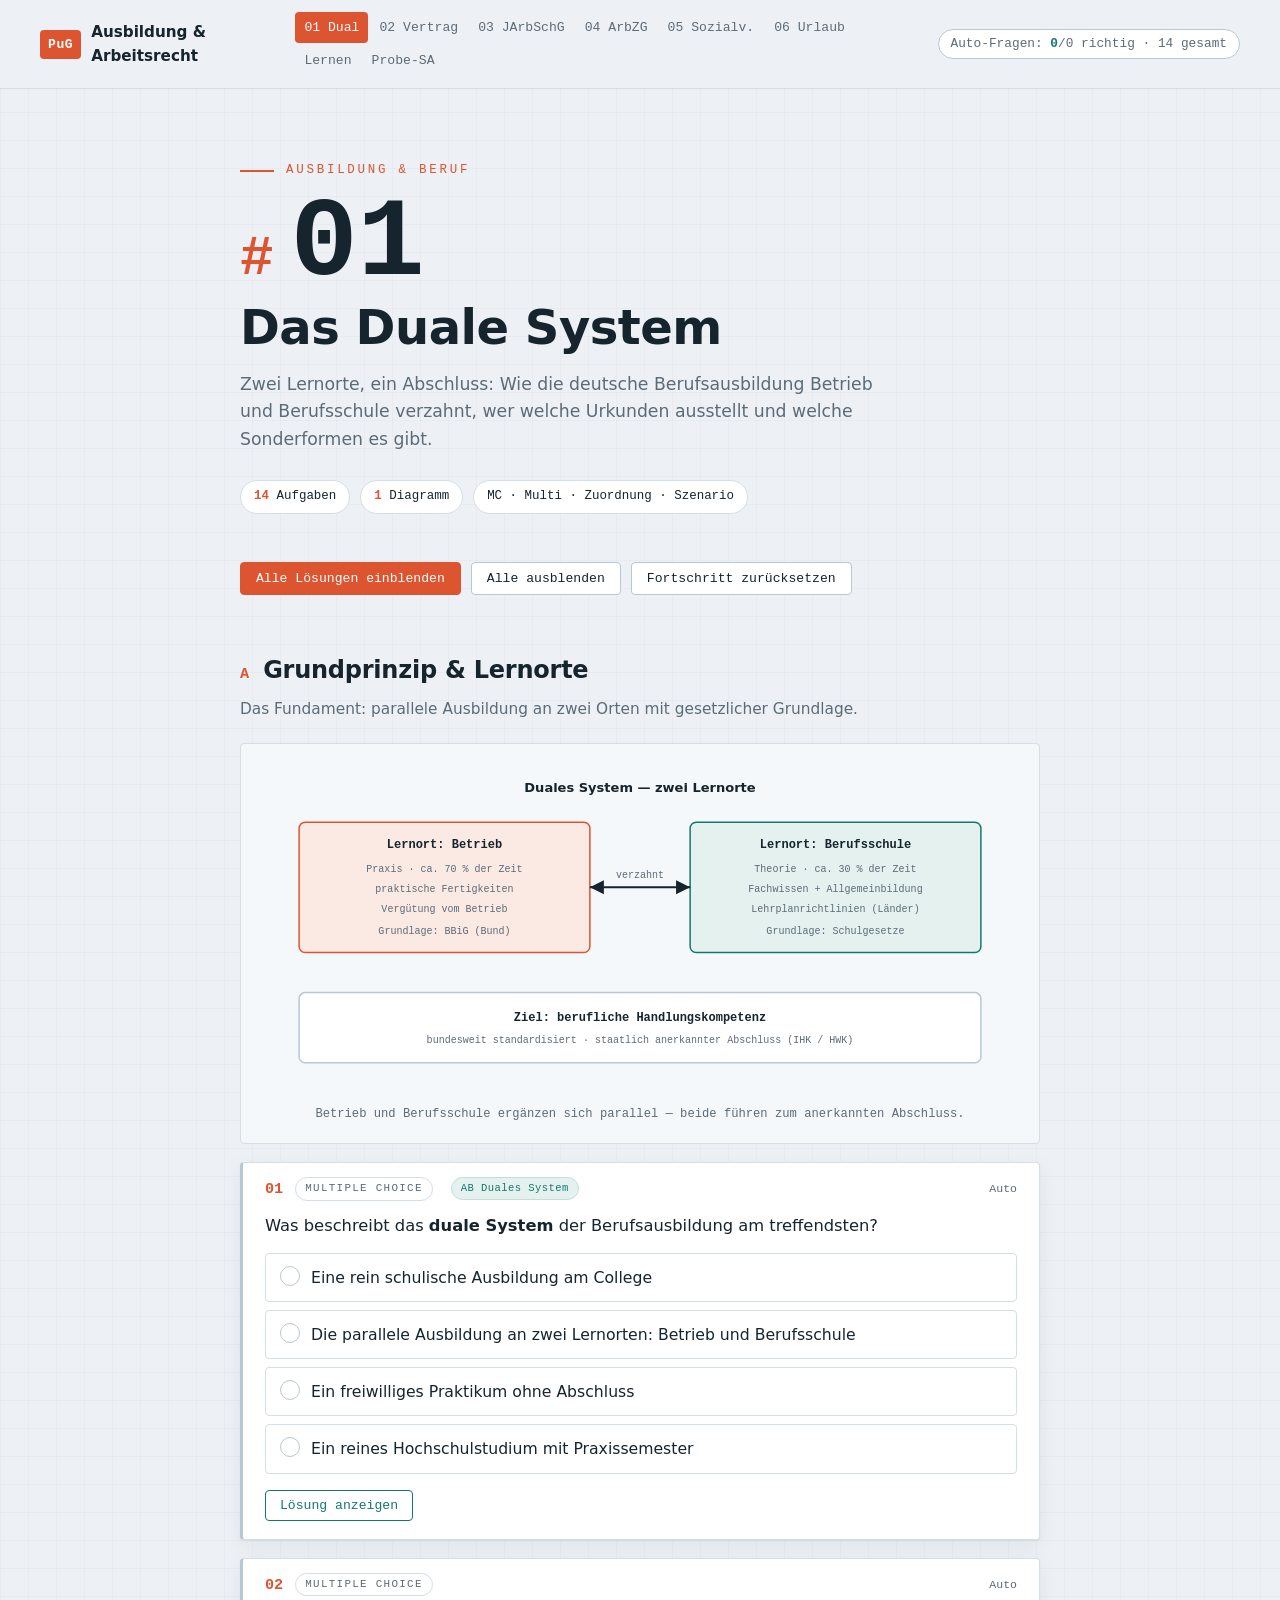
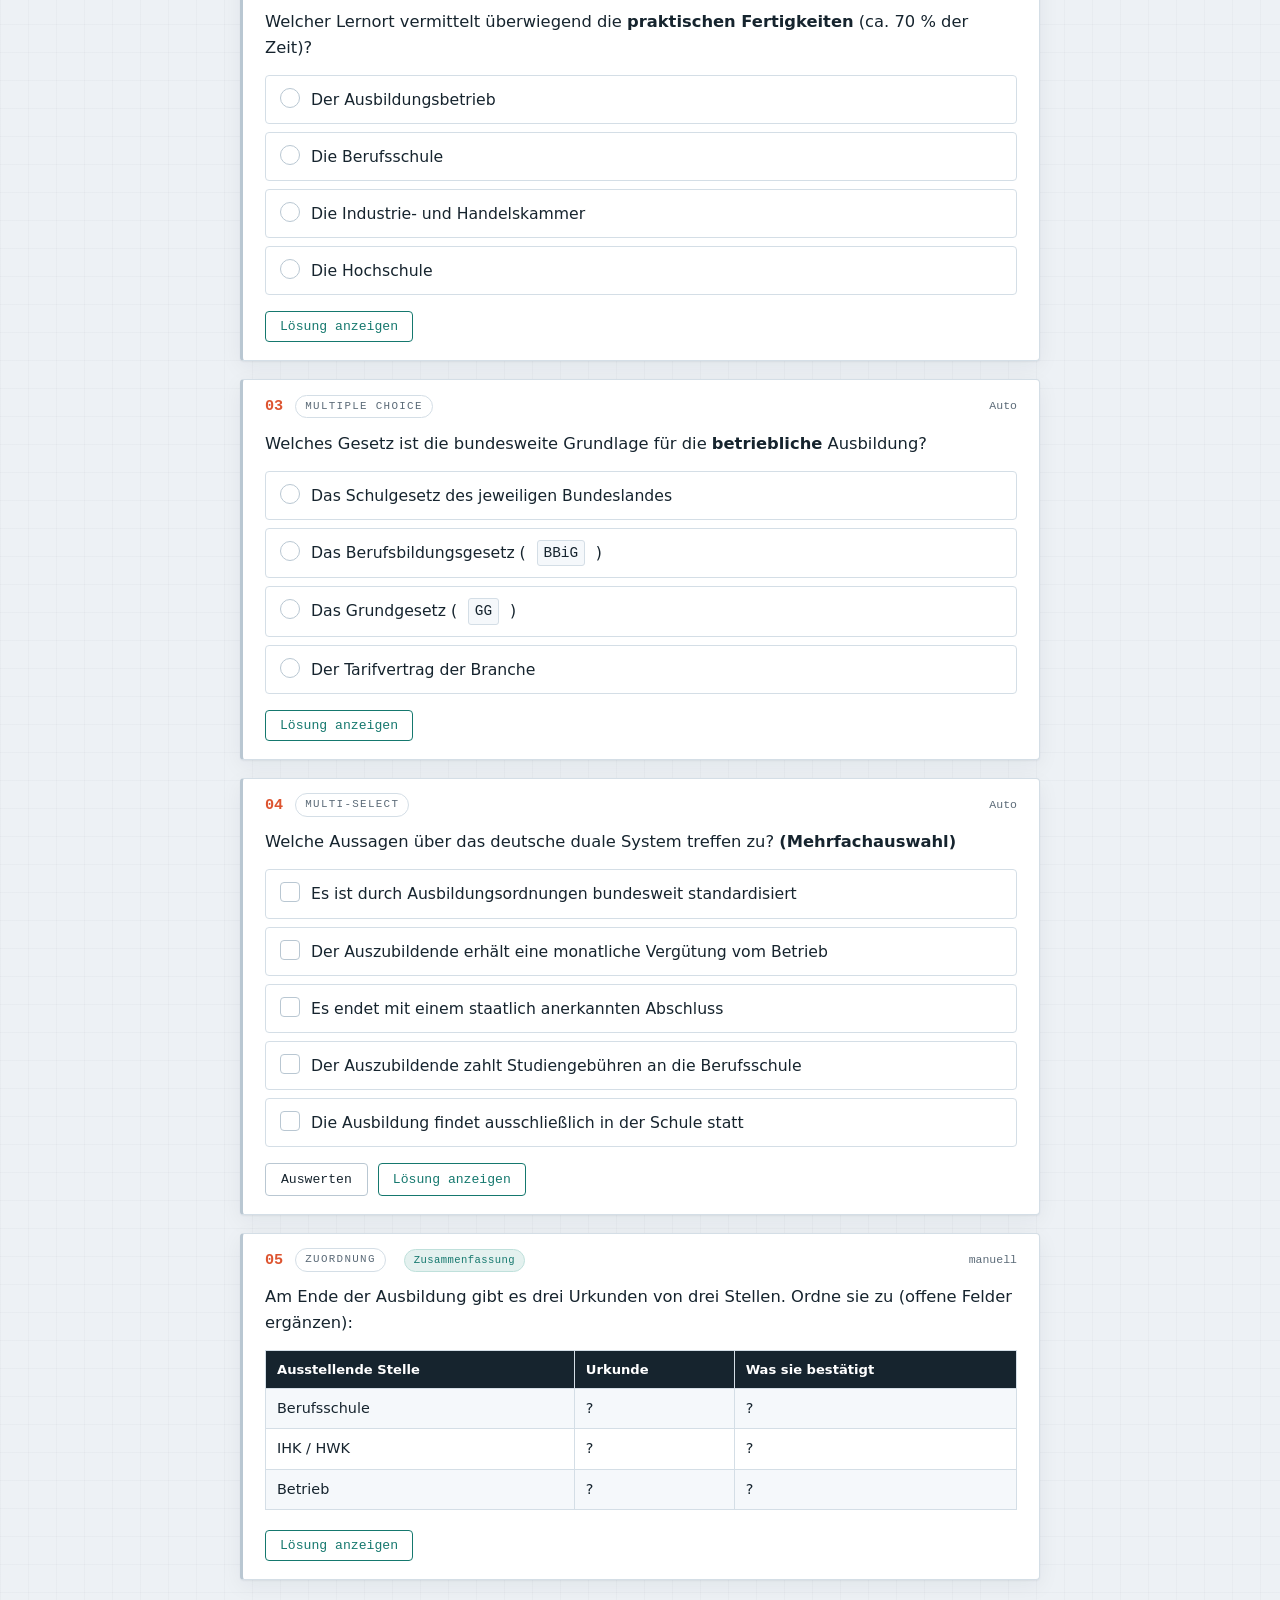
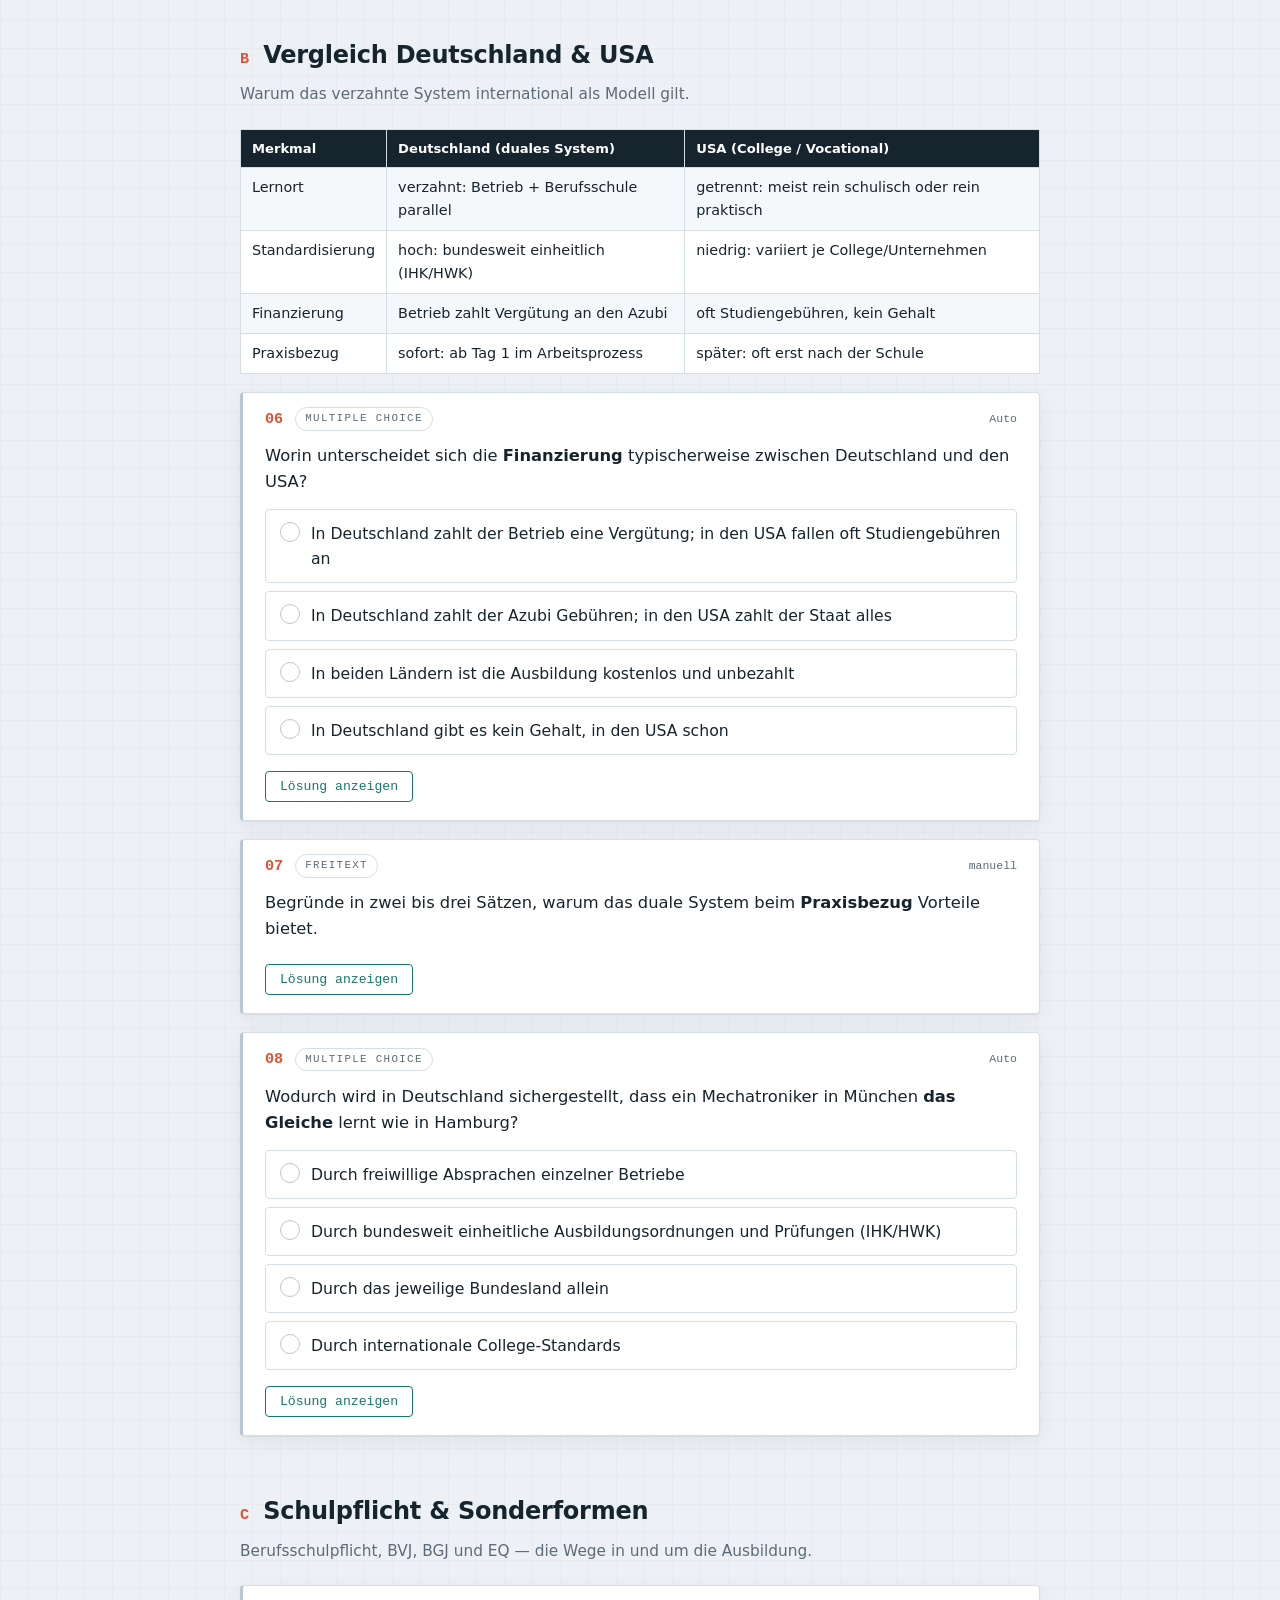
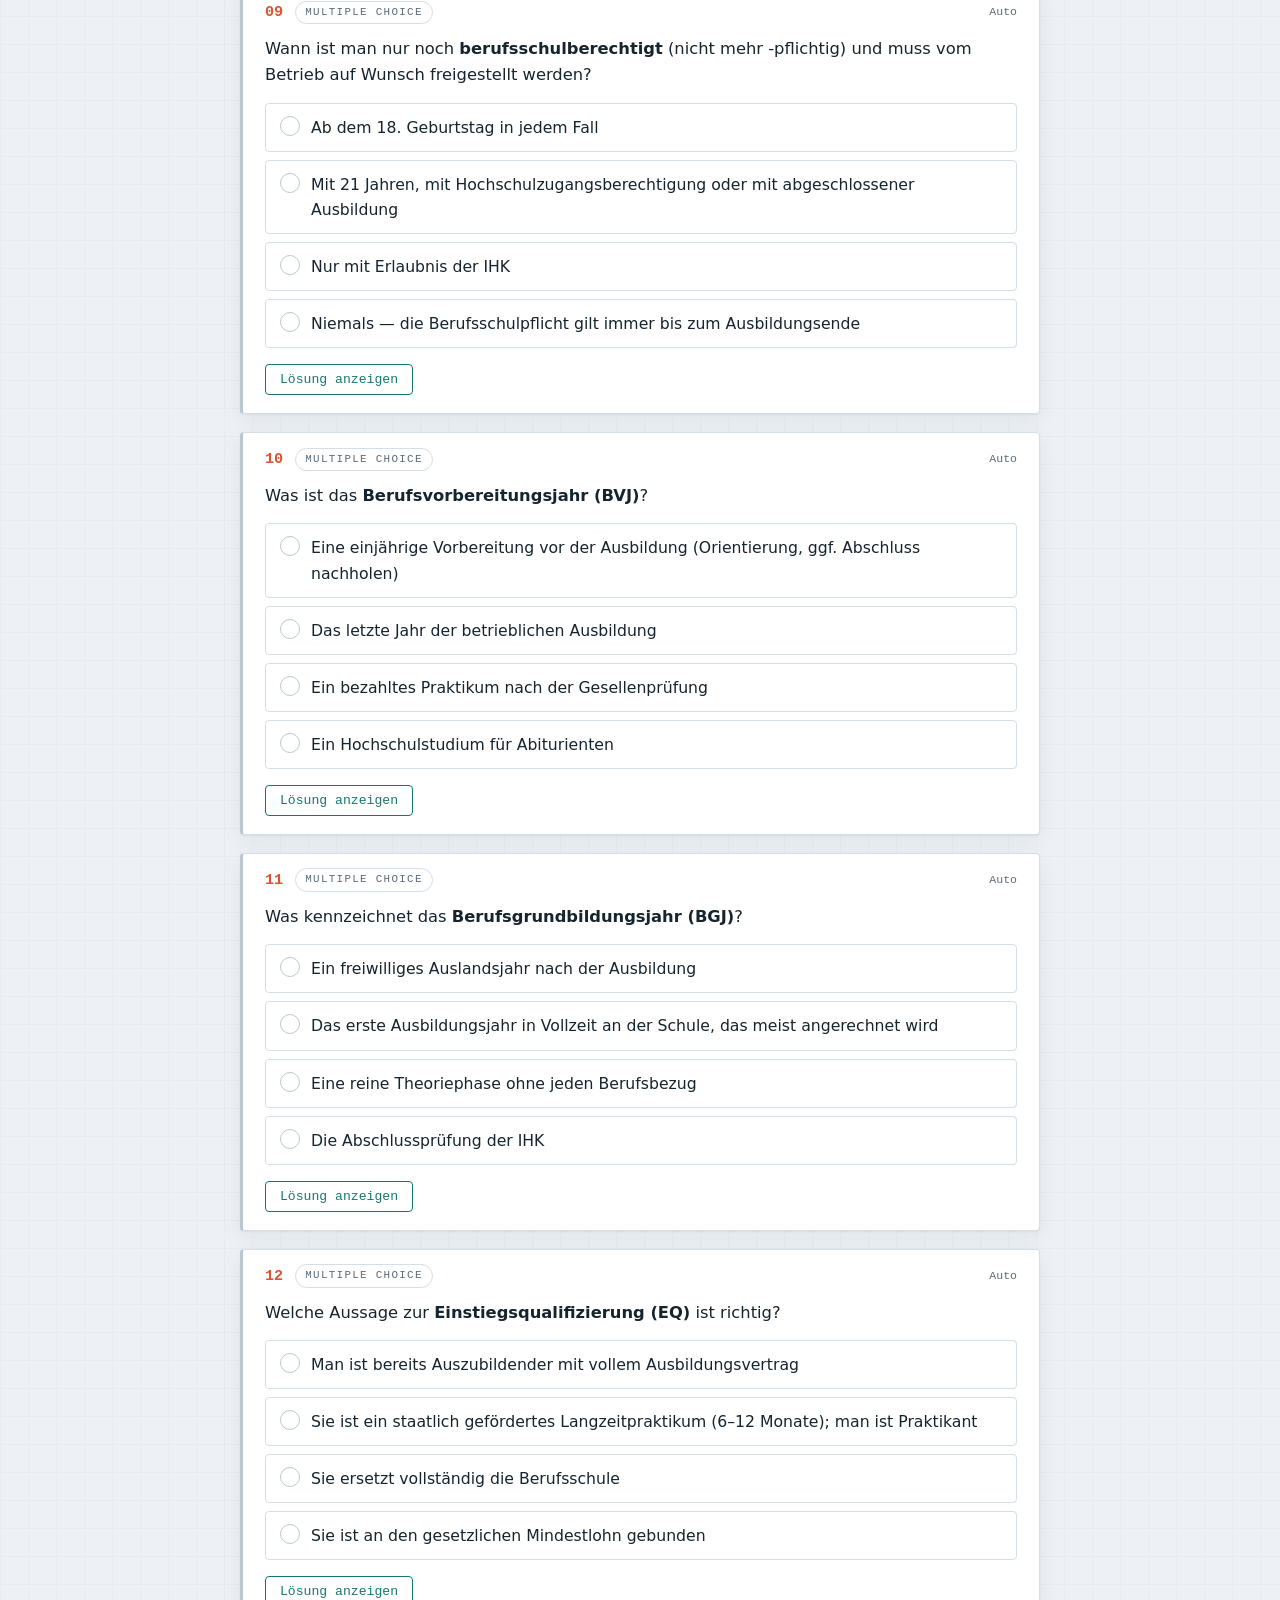
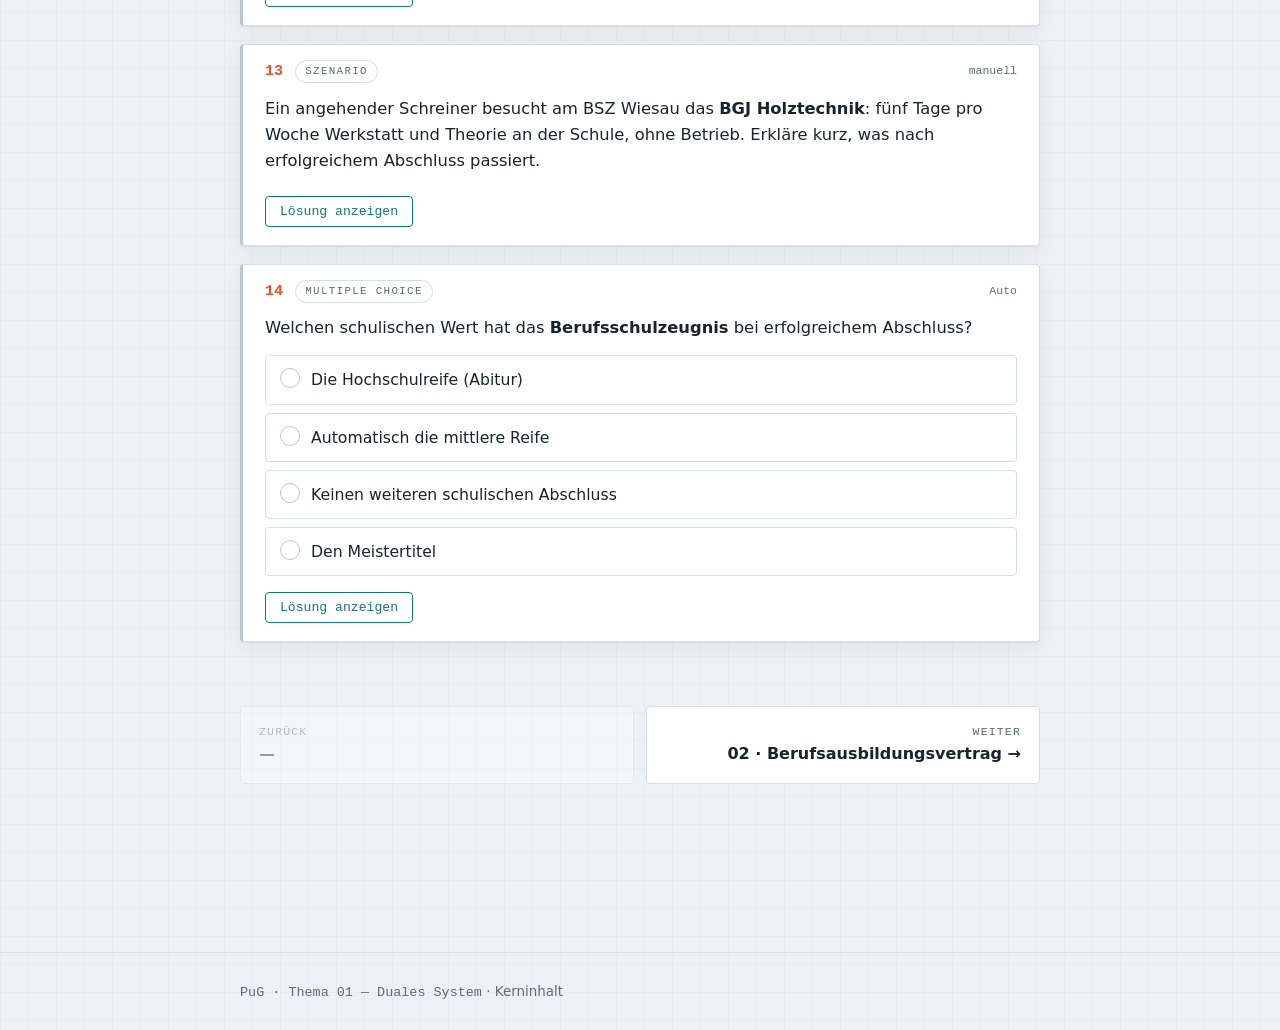
==== 01-duales-system.html @ f2c80445 "--" ====
<!DOCTYPE html>
<html lang="de">
<head>
<meta charset="utf-8">
<meta name="viewport" content="width=device-width, initial-scale=1">
<title>01 · Duales System — PuG</title>
<link rel="stylesheet" href="assets/style.css">
<link rel="stylesheet" href="assets/print.css">
</head>
<body>
<header class="topbar">
  <a class="brand" href="index.html"><span class="mark">PuG</span><b>Ausbildung &amp; Arbeitsrecht</b></a>
  <nav class="topnav">
    <a href="01-duales-system.html" class="current">01 Dual</a>
    <a href="02-ausbildungsvertrag.html">02 Vertrag</a>
    <a href="03-jugendarbeitsschutz.html">03 JArbSchG</a>
    <a href="04-arbeitszeitgesetz.html">04 ArbZG</a>
    <a href="05-sozialversicherungen.html">05 Sozialv.</a>
    <a href="06-urlaub-entgelt.html">06 Urlaub</a>
    <a href="lernseite.html">Lernen</a>
    <a href="pruefung.html">Probe-SA</a>
  </nav>
  <div class="spacer"></div>
  <span class="scorechip" id="scorechip">Auto-Fragen: 0/0 richtig</span>
</header>
<main><div class="wrap">
  <section class="hero">
    <p class="eyebrow">Ausbildung &amp; Beruf</p>
    <div class="hero-num"><span class="hash">#</span>01</div>
    <h1>Das Duale System</h1>
    <p class="lede">Zwei Lernorte, ein Abschluss: Wie die deutsche Berufsausbildung Betrieb und
      Berufsschule verzahnt, wer welche Urkunden ausstellt und welche Sonderformen es gibt.</p>
    <div class="hero-meta">
      <span class="pill"><b>14</b> Aufgaben</span>
      <span class="pill"><b>1</b> Diagramm</span>
      <span class="pill">MC · Multi · Zuordnung · Szenario</span>
    </div>
  </section>
  <div class="controls">
    <button class="btn primary" id="show-all">Alle Lösungen einblenden</button>
    <button class="btn" id="hide-all">Alle ausblenden</button>
  </div>

  <div class="sec-head"><span class="ix">A</span><h2>Grundprinzip &amp; Lernorte</h2></div>
  <p class="sec-sub">Das Fundament: parallele Ausbildung an zwei Orten mit gesetzlicher Grundlage.</p>

  <figure class="diagram">
    <svg viewBox="0 0 760 330" role="img" aria-label="Das duale System mit den zwei Lernorten Betrieb und Berufsschule sowie der gesetzlichen Grundlage">
      <text x="380" y="30" text-anchor="middle" class="svg-title">Duales System — zwei Lernorte</text>
      <!-- Betrieb -->
      <rect x="40" y="60" width="290" height="130" rx="6" fill="#FBEAE3" stroke="#DD5430" stroke-width="1.5"/>
      <text x="185" y="86" text-anchor="middle" class="svg-label" style="font-weight:700">Lernort: Betrieb</text>
      <text x="185" y="110" text-anchor="middle" class="svg-label-sm">Praxis · ca. 70 % der Zeit</text>
      <text x="185" y="130" text-anchor="middle" class="svg-label-sm">praktische Fertigkeiten</text>
      <text x="185" y="150" text-anchor="middle" class="svg-label-sm">Vergütung vom Betrieb</text>
      <text x="185" y="172" text-anchor="middle" class="svg-label-sm">Grundlage: BBiG (Bund)</text>
      <!-- Berufsschule -->
      <rect x="430" y="60" width="290" height="130" rx="6" fill="#E4F1EF" stroke="#15786E" stroke-width="1.5"/>
      <text x="575" y="86" text-anchor="middle" class="svg-label" style="font-weight:700">Lernort: Berufsschule</text>
      <text x="575" y="110" text-anchor="middle" class="svg-label-sm">Theorie · ca. 30 % der Zeit</text>
      <text x="575" y="130" text-anchor="middle" class="svg-label-sm">Fachwissen + Allgemeinbildung</text>
      <text x="575" y="150" text-anchor="middle" class="svg-label-sm">Lehrplanrichtlinien (Länder)</text>
      <text x="575" y="172" text-anchor="middle" class="svg-label-sm">Grundlage: Schulgesetze</text>
      <!-- connecting double arrow -->
      <line x1="330" y1="125" x2="430" y2="125" stroke="#16242E" stroke-width="2"/>
      <polygon points="330,125 344,118 344,132" fill="#16242E"/>
      <polygon points="430,125 416,118 416,132" fill="#16242E"/>
      <text x="380" y="116" text-anchor="middle" class="svg-label-sm">verzahnt</text>
      <!-- Ziel bar -->
      <rect x="40" y="230" width="680" height="70" rx="6" fill="#FFFFFF" stroke="#B9C7D2" stroke-width="1.5"/>
      <text x="380" y="258" text-anchor="middle" class="svg-label" style="font-weight:700">Ziel: berufliche Handlungskompetenz</text>
      <text x="380" y="280" text-anchor="middle" class="svg-label-sm">bundesweit standardisiert · staatlich anerkannter Abschluss (IHK / HWK)</text>
    </svg>
    <figcaption>Betrieb und Berufsschule ergänzen sich parallel — beide führen zum anerkannten Abschluss.</figcaption>
  </figure>

  <article class="q">
    <div class="q-head"><span class="q-num">01</span><span class="q-type">Multiple Choice</span><span class="q-src">AB Duales System</span><span class="q-pts">Auto</span></div>
    <div class="q-body">
      <p class="q-text">Was beschreibt das <strong>duale System</strong> der Berufsausbildung am treffendsten?</p>
      <ul class="q-options" data-multi="false">
        <li class="opt"><span class="tick"></span>Eine rein schulische Ausbildung am College</li>
        <li class="opt" data-correct="true"><span class="tick"></span>Die parallele Ausbildung an zwei Lernorten: Betrieb und Berufsschule</li>
        <li class="opt"><span class="tick"></span>Ein freiwilliges Praktikum ohne Abschluss</li>
        <li class="opt"><span class="tick"></span>Ein reines Hochschulstudium mit Praxissemester</li>
      </ul>
    </div>
    <div class="q-foot"><button class="q-reveal" aria-expanded="false">Lösung anzeigen</button></div>
    <div class="q-solution" hidden><span class="sol-label">Lösung</span><p>„Dual“ = <strong>zwei Lernorte</strong>: der <strong>Betrieb</strong> (Praxis, ca. 70 %) und die
      <strong>Berufsschule</strong> (Theorie, ca. 30 %). Beide laufen parallel und ergänzen sich.</p></div>
  </article>

  <article class="q">
    <div class="q-head"><span class="q-num">02</span><span class="q-type">Multiple Choice</span><span class="q-pts">Auto</span></div>
    <div class="q-body">
      <p class="q-text">Welcher Lernort vermittelt überwiegend die <strong>praktischen Fertigkeiten</strong> (ca. 70 % der Zeit)?</p>
      <ul class="q-options" data-multi="false">
        <li class="opt" data-correct="true"><span class="tick"></span>Der Ausbildungsbetrieb</li>
        <li class="opt"><span class="tick"></span>Die Berufsschule</li>
        <li class="opt"><span class="tick"></span>Die Industrie- und Handelskammer</li>
        <li class="opt"><span class="tick"></span>Die Hochschule</li>
      </ul>
    </div>
    <div class="q-foot"><button class="q-reveal" aria-expanded="false">Lösung anzeigen</button></div>
    <div class="q-solution" hidden><span class="sol-label">Lösung</span><p>Der <strong>Betrieb</strong> vermittelt die praktischen Fertigkeiten und Berufserfahrung
      (ca. 70 %). Die <strong>Berufsschule</strong> ergänzt das theoretische Fachwissen und die Allgemeinbildung (ca. 30 %).</p></div>
  </article>

  <article class="q">
    <div class="q-head"><span class="q-num">03</span><span class="q-type">Multiple Choice</span><span class="q-pts">Auto</span></div>
    <div class="q-body">
      <p class="q-text">Welches Gesetz ist die bundesweite Grundlage für die <strong>betriebliche</strong> Ausbildung?</p>
      <ul class="q-options" data-multi="false">
        <li class="opt"><span class="tick"></span>Das Schulgesetz des jeweiligen Bundeslandes</li>
        <li class="opt" data-correct="true"><span class="tick"></span>Das Berufsbildungsgesetz (<code>BBiG</code>)</li>
        <li class="opt"><span class="tick"></span>Das Grundgesetz (<code>GG</code>)</li>
        <li class="opt"><span class="tick"></span>Der Tarifvertrag der Branche</li>
      </ul>
    </div>
    <div class="q-foot"><button class="q-reveal" aria-expanded="false">Lösung anzeigen</button></div>
    <div class="q-solution" hidden><span class="sol-label">Lösung</span><p>Das <code>BBiG</code> regelt bundeseinheitlich die betriebliche Ausbildung. Die
      <strong>schulische</strong> Seite regeln dagegen die <strong>Schulgesetze der Länder</strong>. Konkrete Inhalte legt die
      <strong>Ausbildungsordnung (AO)</strong> bzw. der Ausbildungsrahmenplan fest.</p></div>
  </article>

  <article class="q">
    <div class="q-head"><span class="q-num">04</span><span class="q-type">Multi-Select</span><span class="q-pts">Auto</span></div>
    <div class="q-body">
      <p class="q-text">Welche Aussagen über das deutsche duale System treffen zu? <strong>(Mehrfachauswahl)</strong></p>
      <ul class="q-options" data-multi="true">
        <li class="opt" data-correct="true"><span class="tick"></span>Es ist durch Ausbildungsordnungen bundesweit standardisiert</li>
        <li class="opt" data-correct="true"><span class="tick"></span>Der Auszubildende erhält eine monatliche Vergütung vom Betrieb</li>
        <li class="opt" data-correct="true"><span class="tick"></span>Es endet mit einem staatlich anerkannten Abschluss</li>
        <li class="opt"><span class="tick"></span>Der Auszubildende zahlt Studiengebühren an die Berufsschule</li>
        <li class="opt"><span class="tick"></span>Die Ausbildung findet ausschließlich in der Schule statt</li>
      </ul>
    </div>
    <div class="q-foot"><button class="q-check btn">Auswerten</button><button class="q-reveal" aria-expanded="false">Lösung anzeigen</button></div>
    <div class="q-solution" hidden><span class="sol-label">Lösung</span><p>Richtig sind die ersten drei: <strong>Standardisierung</strong> (durch AO),
      <strong>Vergütung vom Betrieb</strong> und <strong>anerkannter Abschluss</strong>. Anders als im US-amerikanischen College-Modell
      zahlt der Azubi keine Gebühren, sondern verdient — und lernt nicht rein schulisch.</p></div>
  </article>

  <article class="q">
    <div class="q-head"><span class="q-num">05</span><span class="q-type">Zuordnung</span><span class="q-src">Zusammenfassung</span><span class="q-pts">manuell</span></div>
    <div class="q-body">
      <p class="q-text">Am Ende der Ausbildung gibt es drei Urkunden von drei Stellen. Ordne sie zu (offene Felder ergänzen):</p>
      <div class="tbl-wrap"><table class="ref">
        <tr><th>Ausstellende Stelle</th><th>Urkunde</th><th>Was sie bestätigt</th></tr>
        <tr><td>Berufsschule</td><td>?</td><td>?</td></tr>
        <tr><td>IHK / HWK</td><td>?</td><td>?</td></tr>
        <tr><td>Betrieb</td><td>?</td><td>?</td></tr>
      </table></div>
    </div>
    <div class="q-foot"><button class="q-reveal" aria-expanded="false">Lösung anzeigen</button></div>
    <div class="q-solution" hidden><span class="sol-label">Musterlösung</span>
      <div class="tbl-wrap"><table class="ref">
        <tr><th>Stelle</th><th>Urkunde</th><th>Bestätigt</th></tr>
        <tr><td>Berufsschule</td><td>Abschlusszeugnis (bzw. Entlassungszeugnis)</td><td>die schulischen Leistungen</td></tr>
        <tr><td>IHK / HWK</td><td>IHK-/HWK-Prüfungszeugnis</td><td>die fachliche Befähigung</td></tr>
        <tr><td>Betrieb</td><td>Ausbildungszeugnis</td><td>Art, Dauer, Ziel und erworbene Fertigkeiten</td></tr>
      </table></div>
    </div>
  </article>

  <div class="sec-head"><span class="ix">B</span><h2>Vergleich Deutschland &amp; USA</h2></div>
  <p class="sec-sub">Warum das verzahnte System international als Modell gilt.</p>

  <div class="tbl-wrap"><table class="ref">
    <tr><th>Merkmal</th><th>Deutschland (duales System)</th><th>USA (College / Vocational)</th></tr>
    <tr><td>Lernort</td><td>verzahnt: Betrieb + Berufsschule parallel</td><td>getrennt: meist rein schulisch oder rein praktisch</td></tr>
    <tr><td>Standardisierung</td><td>hoch: bundesweit einheitlich (IHK/HWK)</td><td>niedrig: variiert je College/Unternehmen</td></tr>
    <tr><td>Finanzierung</td><td>Betrieb zahlt Vergütung an den Azubi</td><td>oft Studiengebühren, kein Gehalt</td></tr>
    <tr><td>Praxisbezug</td><td>sofort: ab Tag 1 im Arbeitsprozess</td><td>später: oft erst nach der Schule</td></tr>
  </table></div>

  <article class="q">
    <div class="q-head"><span class="q-num">06</span><span class="q-type">Multiple Choice</span><span class="q-pts">Auto</span></div>
    <div class="q-body">
      <p class="q-text">Worin unterscheidet sich die <strong>Finanzierung</strong> typischerweise zwischen Deutschland und den USA?</p>
      <ul class="q-options" data-multi="false">
        <li class="opt" data-correct="true"><span class="tick"></span>In Deutschland zahlt der Betrieb eine Vergütung; in den USA fallen oft Studiengebühren an</li>
        <li class="opt"><span class="tick"></span>In Deutschland zahlt der Azubi Gebühren; in den USA zahlt der Staat alles</li>
        <li class="opt"><span class="tick"></span>In beiden Ländern ist die Ausbildung kostenlos und unbezahlt</li>
        <li class="opt"><span class="tick"></span>In Deutschland gibt es kein Gehalt, in den USA schon</li>
      </ul>
    </div>
    <div class="q-foot"><button class="q-reveal" aria-expanded="false">Lösung anzeigen</button></div>
    <div class="q-solution" hidden><span class="sol-label">Lösung</span><p>Der deutsche Azubi <strong>verdient</strong> (monatliche Vergütung vom Betrieb),
      während im US-College-Modell häufig <strong>Studiengebühren</strong> anfallen und während der schulischen Phase kein Gehalt gezahlt wird.</p></div>
  </article>

  <article class="q">
    <div class="q-head"><span class="q-num">07</span><span class="q-type">Freitext</span><span class="q-pts">manuell</span></div>
    <div class="q-body">
      <p class="q-text">Begründe in zwei bis drei Sätzen, warum das duale System beim <strong>Praxisbezug</strong> Vorteile bietet.</p>
    </div>
    <div class="q-foot"><button class="q-reveal" aria-expanded="false">Lösung anzeigen</button></div>
    <div class="q-solution" hidden><span class="sol-label">Musterlösung</span><p>Auszubildende sind <strong>ab dem ersten Tag in echte Arbeitsprozesse eingebunden</strong>
      und wenden das in der Berufsschule gelernte Wissen sofort an. Dadurch sind sie nach dem Abschluss unmittelbar voll einsatzfähig,
      während im rein schulischen Modell die Praxis oft erst nach der Ausbildung beginnt.</p>
      <ul class="rubric">
        <li>Nennt die frühe/direkte Einbindung in den Betrieb</li>
        <li>Verknüpft Theorie (Schule) und Praxis (Betrieb)</li>
        <li>Folgert daraus die sofortige Einsatzfähigkeit</li>
      </ul>
    </div>
  </article>

  <article class="q">
    <div class="q-head"><span class="q-num">08</span><span class="q-type">Multiple Choice</span><span class="q-pts">Auto</span></div>
    <div class="q-body">
      <p class="q-text">Wodurch wird in Deutschland sichergestellt, dass ein Mechatroniker in München <strong>das Gleiche</strong> lernt wie in Hamburg?</p>
      <ul class="q-options" data-multi="false">
        <li class="opt"><span class="tick"></span>Durch freiwillige Absprachen einzelner Betriebe</li>
        <li class="opt" data-correct="true"><span class="tick"></span>Durch bundesweit einheitliche Ausbildungsordnungen und Prüfungen (IHK/HWK)</li>
        <li class="opt"><span class="tick"></span>Durch das jeweilige Bundesland allein</li>
        <li class="opt"><span class="tick"></span>Durch internationale College-Standards</li>
      </ul>
    </div>
    <div class="q-foot"><button class="q-reveal" aria-expanded="false">Lösung anzeigen</button></div>
    <div class="q-solution" hidden><span class="sol-label">Lösung</span><p>Die hohe <strong>Standardisierung</strong> entsteht durch bundesweit gültige
      <strong>Ausbildungsordnungen</strong> und einheitliche <strong>Prüfungen der Kammern</strong> (IHK/HWK) — daher sind Abschlüsse überall vergleichbar.</p></div>
  </article>

  <div class="sec-head"><span class="ix">C</span><h2>Schulpflicht &amp; Sonderformen</h2></div>
  <p class="sec-sub">Berufsschulpflicht, BVJ, BGJ und EQ — die Wege in und um die Ausbildung.</p>

  <article class="q">
    <div class="q-head"><span class="q-num">09</span><span class="q-type">Multiple Choice</span><span class="q-pts">Auto</span></div>
    <div class="q-body">
      <p class="q-text">Wann ist man nur noch <strong>berufsschulberechtigt</strong> (nicht mehr -pflichtig) und muss vom Betrieb auf Wunsch freigestellt werden?</p>
      <ul class="q-options" data-multi="false">
        <li class="opt"><span class="tick"></span>Ab dem 18. Geburtstag in jedem Fall</li>
        <li class="opt" data-correct="true"><span class="tick"></span>Mit 21 Jahren, mit Hochschulzugangsberechtigung oder mit abgeschlossener Ausbildung</li>
        <li class="opt"><span class="tick"></span>Nur mit Erlaubnis der IHK</li>
        <li class="opt"><span class="tick"></span>Niemals — die Berufsschulpflicht gilt immer bis zum Ausbildungsende</li>
      </ul>
    </div>
    <div class="q-foot"><button class="q-reveal" aria-expanded="false">Lösung anzeigen</button></div>
    <div class="q-solution" hidden><span class="sol-label">Lösung</span><p>Wer <strong>21 Jahre</strong> alt ist, eine <strong>Hochschulzugangsberechtigung</strong>
      oder eine <strong>abgeschlossene Ausbildung</strong> hat, ist nur noch berufsschul<strong>berechtigt</strong>. Wünscht die Person den Schulbesuch,
      muss der Betrieb sie freistellen.</p></div>
  </article>

  <article class="q">
    <div class="q-head"><span class="q-num">10</span><span class="q-type">Multiple Choice</span><span class="q-pts">Auto</span></div>
    <div class="q-body">
      <p class="q-text">Was ist das <strong>Berufsvorbereitungsjahr (BVJ)</strong>?</p>
      <ul class="q-options" data-multi="false">
        <li class="opt" data-correct="true"><span class="tick"></span>Eine einjährige Vorbereitung vor der Ausbildung (Orientierung, ggf. Abschluss nachholen)</li>
        <li class="opt"><span class="tick"></span>Das letzte Jahr der betrieblichen Ausbildung</li>
        <li class="opt"><span class="tick"></span>Ein bezahltes Praktikum nach der Gesellenprüfung</li>
        <li class="opt"><span class="tick"></span>Ein Hochschulstudium für Abiturienten</li>
      </ul>
    </div>
    <div class="q-foot"><button class="q-reveal" aria-expanded="false">Lösung anzeigen</button></div>
    <div class="q-solution" hidden><span class="sol-label">Lösung</span><p>Das <strong>BVJ</strong> richtet sich an Jugendliche, die die Mittelschule ohne Abschluss
      verlassen haben oder noch nicht ausbildungsreif sind. Es dauert <strong>1 Jahr</strong>, erfüllt die Berufsschulpflicht und bereitet auf eine Ausbildung vor.</p></div>
  </article>

  <article class="q">
    <div class="q-head"><span class="q-num">11</span><span class="q-type">Multiple Choice</span><span class="q-pts">Auto</span></div>
    <div class="q-body">
      <p class="q-text">Was kennzeichnet das <strong>Berufsgrundbildungsjahr (BGJ)</strong>?</p>
      <ul class="q-options" data-multi="false">
        <li class="opt"><span class="tick"></span>Ein freiwilliges Auslandsjahr nach der Ausbildung</li>
        <li class="opt" data-correct="true"><span class="tick"></span>Das erste Ausbildungsjahr in Vollzeit an der Schule, das meist angerechnet wird</li>
        <li class="opt"><span class="tick"></span>Eine reine Theoriephase ohne jeden Berufsbezug</li>
        <li class="opt"><span class="tick"></span>Die Abschlussprüfung der IHK</li>
      </ul>
    </div>
    <div class="q-foot"><button class="q-reveal" aria-expanded="false">Lösung anzeigen</button></div>
    <div class="q-solution" hidden><span class="sol-label">Lösung</span><p>Das <strong>BGJ</strong> ist das <strong>erste Ausbildungsjahr vollschulisch</strong>
      (z. B. Holztechnik für Schreiner). Es vermittelt die fachlichen Grundlagen eines Berufsfeldes und wird <strong>meist angerechnet</strong>, sodass die
      anschließende betriebliche Lehre verkürzt wird.</p></div>
  </article>

  <article class="q">
    <div class="q-head"><span class="q-num">12</span><span class="q-type">Multiple Choice</span><span class="q-pts">Auto</span></div>
    <div class="q-body">
      <p class="q-text">Welche Aussage zur <strong>Einstiegsqualifizierung (EQ)</strong> ist richtig?</p>
      <ul class="q-options" data-multi="false">
        <li class="opt"><span class="tick"></span>Man ist bereits Auszubildender mit vollem Ausbildungsvertrag</li>
        <li class="opt" data-correct="true"><span class="tick"></span>Sie ist ein staatlich gefördertes Langzeitpraktikum (6–12 Monate); man ist Praktikant</li>
        <li class="opt"><span class="tick"></span>Sie ersetzt vollständig die Berufsschule</li>
        <li class="opt"><span class="tick"></span>Sie ist an den gesetzlichen Mindestlohn gebunden</li>
      </ul>
    </div>
    <div class="q-foot"><button class="q-reveal" aria-expanded="false">Lösung anzeigen</button></div>
    <div class="q-solution" hidden><span class="sol-label">Lösung</span><p>Die <strong>EQ</strong> ist ein gefördertes Langzeitpraktikum (6–12 Monate) als „Türöffner“
      in die Ausbildung. Man ist <strong>Praktikant</strong>, noch kein Azubi, und die Vergütung (ca. 276 €) ist <strong>nicht</strong> an den Mindestlohn gebunden.
      <span class="tag-mistake">Verwechslung</span> EQ ≠ regulärer Ausbildungsvertrag.</p></div>
  </article>

  <article class="q">
    <div class="q-head"><span class="q-num">13</span><span class="q-type">Szenario</span><span class="q-pts">manuell</span></div>
    <div class="q-body">
      <p class="q-text">Ein angehender Schreiner besucht am BSZ Wiesau das <strong>BGJ Holztechnik</strong>: fünf Tage pro Woche
        Werkstatt und Theorie an der Schule, ohne Betrieb. Erkläre kurz, was nach erfolgreichem Abschluss passiert.</p>
    </div>
    <div class="q-foot"><button class="q-reveal" aria-expanded="false">Lösung anzeigen</button></div>
    <div class="q-solution" hidden><span class="sol-label">Musterlösung</span><p>Nach erfolgreichem Abschluss des BGJ Holztechnik wird das Jahr <strong>angerechnet</strong>:
      Der Schüler steigt <strong>direkt in das 2. Lehrjahr</strong> in einem Schreinerei-/Tischlereibetrieb ein. Das erste Ausbildungsjahr ist also bereits
      schulisch absolviert.</p></div>
  </article>

  <article class="q">
    <div class="q-head"><span class="q-num">14</span><span class="q-type">Multiple Choice</span><span class="q-pts">Auto</span></div>
    <div class="q-body">
      <p class="q-text">Welchen schulischen Wert hat das <strong>Berufsschulzeugnis</strong> bei erfolgreichem Abschluss?</p>
      <ul class="q-options" data-multi="false">
        <li class="opt"><span class="tick"></span>Die Hochschulreife (Abitur)</li>
        <li class="opt" data-correct="true"><span class="tick"></span>Automatisch die mittlere Reife</li>
        <li class="opt"><span class="tick"></span>Keinen weiteren schulischen Abschluss</li>
        <li class="opt"><span class="tick"></span>Den Meistertitel</li>
      </ul>
    </div>
    <div class="q-foot"><button class="q-reveal" aria-expanded="false">Lösung anzeigen</button></div>
    <div class="q-solution" hidden><span class="sol-label">Lösung</span><p>Mit dem erfolgreichen Berufsschulzeugnis erhält man <strong>automatisch die mittlere Reife</strong>
      — ein zusätzlicher schulischer Wert der dualen Ausbildung.</p></div>
  </article>

  <nav class="pager">
    <a class="prev" aria-disabled="true"><span>Zurück</span><b>—</b></a>
    <a class="next" href="02-ausbildungsvertrag.html"><span>Weiter</span><b>02 · Berufsausbildungsvertrag →</b></a>
  </nav>
</div></main>
<footer class="foot"><div class="wrap"><span class="mono">PuG · Thema 01 — Duales System</span> · Kerninhalt</div></footer>
<script src="assets/quiz.js"></script>
<script src="assets/store.js"></script>
</body>
</html>
---- assets/style.css ----
/* =========================================================================
   IT-Lernmaterial · Selbsttest-Website
   Visual identity: signal-orange + deep teal on cool blue-grey paper.
   Monospace carries all technical tokens — the subject's own vernacular.
   ========================================================================= */

:root {
  --ground:      #EDF1F5;
  --surface:     #FFFFFF;
  --surface-2:   #F5F8FB;
  --ink:         #16242E;
  --muted:       #5C6B78;
  --line:        #D4DEE6;
  --line-strong: #B9C7D2;
  --accent:      #DD5430;  /* signal orange — structure, emphasis */
  --accent-deep: #B23E1F;
  --accent-tint: #FBEAE3;
  --accent-2:    #15786E;  /* teal — correct / solutions */
  --accent-2-tint:#E4F1EF;
  --warn:        #B5462F;
  --gold:        #C6841E;

  --font-display: "Segoe UI Semibold","Segoe UI",system-ui,-apple-system,sans-serif;
  --font-body:    "Segoe UI",system-ui,-apple-system,"Helvetica Neue",sans-serif;
  --font-mono:    "Cascadia Code","Cascadia Mono","Consolas",ui-monospace,"SF Mono",monospace;

  --maxw: 880px;
  --radius: 4px;
  --shadow: 0 1px 2px rgba(22,36,46,.06), 0 6px 22px rgba(22,36,46,.06);
}

* { box-sizing: border-box; }

html { scroll-behavior: smooth; scroll-padding-top: 84px; }

body {
  margin: 0;
  font-family: var(--font-body);
  color: var(--ink);
  background: var(--ground);
  line-height: 1.6;
  -webkit-font-smoothing: antialiased;
  background-image:
    linear-gradient(rgba(22,36,46,.022) 1px, transparent 1px),
    linear-gradient(90deg, rgba(22,36,46,.022) 1px, transparent 1px);
  background-size: 28px 28px;
}

/* ---------- top bar ---------------------------------------------------- */
.topbar {
  position: sticky; top: 0; z-index: 50;
  display: flex; align-items: center; gap: 16px;
  padding: 12px clamp(16px,4vw,40px);
  background: rgba(237,241,245,.86);
  backdrop-filter: blur(8px);
  border-bottom: 1px solid var(--line);
}
.brand { display: flex; align-items: center; gap: 10px; text-decoration: none; color: var(--ink); }
.brand .mark {
  font-family: var(--font-mono); font-weight: 700; letter-spacing: .04em;
  background: var(--accent); color: #fff; padding: 4px 8px; border-radius: var(--radius);
  font-size: .82rem;
}
.brand .mark .slash { opacity: .6; }
.brand b { font-weight: 700; font-size: .95rem; }
.brand span.sub { color: var(--muted); font-size: .8rem; }
.topbar .spacer { flex: 1; }
.topnav { display: flex; gap: 2px; flex-wrap: wrap; }
.topnav a {
  font-family: var(--font-mono); font-size: .82rem; text-decoration: none;
  color: var(--muted); padding: 5px 9px; border-radius: var(--radius);
}
.topnav a:hover { color: var(--ink); background: var(--surface-2); }
.topnav a.current { color: #fff; background: var(--accent); }

/* score chip */
.scorechip {
  font-family: var(--font-mono); font-size: .8rem; color: var(--muted);
  border: 1px solid var(--line-strong); border-radius: 999px; padding: 4px 12px;
  background: var(--surface); white-space: nowrap;
}
.scorechip b { color: var(--accent-2); }

/* ---------- layout ----------------------------------------------------- */
.wrap { max-width: var(--maxw); margin: 0 auto; padding: 0 clamp(16px,4vw,40px); }
main { padding-bottom: 96px; }

/* ---------- hero ------------------------------------------------------- */
.hero { padding: clamp(36px,7vw,72px) 0 clamp(28px,4vw,40px); }
.eyebrow {
  font-family: var(--font-mono); font-size: .78rem; letter-spacing: .22em;
  text-transform: uppercase; color: var(--accent); margin: 0 0 14px;
  display: flex; align-items: center; gap: 12px;
}
.eyebrow::before { content:""; width: 34px; height: 2px; background: var(--accent); display:inline-block; }

.hero-num {
  font-family: var(--font-mono); font-weight: 700;
  font-size: clamp(3.4rem,12vw,7rem); line-height: .9; color: var(--ink);
  display: flex; align-items: baseline; gap: .15em;
}
.hero-num .hash { color: var(--accent); font-size: .5em; }
h1 {
  font-family: var(--font-display); font-weight: 700;
  font-size: clamp(1.8rem,4.4vw,3rem); line-height: 1.06; margin: 6px 0 0;
  letter-spacing: -.01em;
}
.hero .lede { font-size: 1.08rem; color: var(--muted); max-width: 60ch; margin: 18px 0 0; }

.hero-meta { display: flex; flex-wrap: wrap; gap: 10px; margin-top: 26px; }
.pill {
  font-family: var(--font-mono); font-size: .78rem; color: var(--ink);
  background: var(--surface); border: 1px solid var(--line); border-radius: 999px;
  padding: 6px 13px;
}
.pill b { color: var(--accent); }

/* ---------- section heads --------------------------------------------- */
.sec-head { margin: 56px 0 8px; display: flex; align-items: baseline; gap: 14px; }
.sec-head .ix {
  font-family: var(--font-mono); color: var(--accent); font-weight: 700; font-size: .95rem;
}
.sec-head h2 {
  font-family: var(--font-display); font-weight: 700; font-size: 1.5rem; margin: 0;
  letter-spacing: -.01em;
}
.sec-sub { color: var(--muted); margin: 0 0 22px; font-size: .96rem; }
hr.rule { border: 0; border-top: 1px solid var(--line); margin: 0; }

/* ---------- question cards -------------------------------------------- */
.q {
  background: var(--surface); border: 1px solid var(--line); border-radius: var(--radius);
  box-shadow: var(--shadow); margin: 18px 0; overflow: hidden;
  border-left: 3px solid var(--line-strong);
}
.q.answered-ok  { border-left-color: var(--accent-2); }
.q.answered-bad { border-left-color: var(--accent); }

.q-head {
  display: flex; align-items: center; gap: 12px;
  padding: 14px 22px 0;
}
.q-num {
  font-family: var(--font-mono); font-weight: 700; color: var(--accent); font-size: .95rem;
}
.q-type {
  font-family: var(--font-mono); font-size: .68rem; letter-spacing: .12em; text-transform: uppercase;
  color: var(--muted); border: 1px solid var(--line); border-radius: 999px; padding: 2px 9px;
}
.q-type.calc { color: var(--accent-deep); border-color: var(--accent-tint); background: var(--accent-tint); }
.q-pts { margin-left: auto; font-family: var(--font-mono); font-size: .72rem; color: var(--muted); }

.q-body { padding: 12px 22px 4px; }
.q-text { margin: 0 0 14px; font-size: 1.02rem; }
.q-text strong { font-weight: 700; }
.q-body code, .mono { font-family: var(--font-mono); }
.q-body code {
  background: var(--surface-2); border: 1px solid var(--line); border-radius: 3px;
  padding: .05em .4em; font-size: .92em;
}

/* options */
.q-options { list-style: none; margin: 0 0 8px; padding: 0; display: grid; gap: 8px; }
.opt {
  display: flex; align-items: flex-start; gap: 11px;
  padding: 11px 14px; border: 1px solid var(--line); border-radius: var(--radius);
  cursor: pointer; transition: background .12s, border-color .12s; background: var(--surface);
  font-size: .98rem;
}
.opt:hover { background: var(--surface-2); border-color: var(--line-strong); }
.opt .tick {
  flex: none; width: 20px; height: 20px; border: 1.5px solid var(--line-strong);
  border-radius: 50%; display: grid; place-items: center; margin-top: 1px;
  font-family: var(--font-mono); font-size: .7rem; color: transparent;
}
.opt[data-multi="true"] .tick { border-radius: 4px; }
.q-options.locked .opt { cursor: default; }
.opt.picked { border-color: var(--ink); background: var(--surface-2); }
.opt.picked .tick { background: var(--ink); border-color: var(--ink); color: #fff; }
.q-options:not(.locked) .opt.picked .tick::after { content: "✓"; }
.opt.correct   { border-color: var(--accent-2); background: var(--accent-2-tint); }
.opt.correct .tick { background: var(--accent-2); border-color: var(--accent-2); color:#fff; }
.opt.wrong     { border-color: var(--warn); background: var(--accent-tint); }
.opt.wrong .tick { background: var(--warn); border-color: var(--warn); color:#fff; }
.opt.reveal-correct { border-color: var(--accent-2); }
.opt.reveal-correct .tick { color: var(--accent-2); border-color: var(--accent-2); }

/* reveal button + solution */
.q-foot { padding: 4px 22px 18px; display: flex; gap: 10px; flex-wrap: wrap; }
.q-reveal {
  font-family: var(--font-mono); font-size: .82rem; cursor: pointer;
  background: transparent; color: var(--accent-2); border: 1px solid var(--accent-2);
  border-radius: var(--radius); padding: 7px 14px; transition: background .12s,color .12s;
}
.q-reveal:hover { background: var(--accent-2); color: #fff; }
.q-reveal[aria-expanded="true"] { background: var(--accent-2); color:#fff; }
.q-check {
  font-family: var(--font-mono); font-size: .82rem; cursor: pointer;
  background: var(--ink); color: #fff; border: 1px solid var(--ink);
  border-radius: var(--radius); padding: 7px 14px;
}
.q-check:hover { background: #0e1920; }

.q-solution {
  margin: 14px 22px 20px; padding: 16px 18px;
  background: var(--accent-2-tint); border: 1px solid #BFE0DB; border-left: 3px solid var(--accent-2);
  border-radius: var(--radius); font-size: .96rem;
}
.q-solution[hidden] { display: none; }
.q-solution .sol-label {
  font-family: var(--font-mono); font-size: .68rem; letter-spacing: .14em; text-transform: uppercase;
  color: var(--accent-2); font-weight: 700; display: block; margin-bottom: 8px;
}
.q-solution p { margin: 0 0 8px; }
.q-solution p:last-child { margin-bottom: 0; }
.q-solution ul, .q-solution ol { margin: 6px 0; padding-left: 22px; }
.q-solution li { margin: 4px 0; }
.q-solution code {
  font-family: var(--font-mono); background: rgba(255,255,255,.7);
  border: 1px solid #BFE0DB; border-radius: 3px; padding: .04em .35em;
}
.q-solution .step {
  font-family: var(--font-mono); font-size: .9rem; background: rgba(255,255,255,.75);
  border: 1px solid #CFE5E1; border-radius: 4px; padding: 8px 12px; margin: 8px 0; white-space: pre-wrap;
}
.tag-mistake {
  display:inline-block; font-family:var(--font-mono); font-size:.7rem; color:var(--warn);
  background:var(--accent-tint); border:1px solid #EBC9BD; border-radius:999px; padding:1px 8px; margin-right:6px;
}

/* ---------- figures / diagrams ---------------------------------------- */
figure.diagram {
  margin: 4px 0 16px; padding: 18px; background: var(--surface-2);
  border: 1px solid var(--line); border-radius: var(--radius); overflow-x: auto;
}
figure.diagram svg { display: block; max-width: 100%; height: auto; margin: 0 auto; }
figure.diagram figcaption {
  font-family: var(--font-mono); font-size: .76rem; color: var(--muted);
  margin-top: 12px; text-align: center;
}
.svg-label { font-family: var(--font-mono); font-size: 12px; fill: var(--ink); }
.svg-label-sm { font-family: var(--font-mono); font-size: 10px; fill: var(--muted); }
.svg-title { font-family: var(--font-body); font-weight: 700; font-size: 13px; fill: var(--ink); }

/* ---------- gallery page ---------------------------------------------- */
.gal-nav { display: flex; flex-wrap: wrap; gap: 8px; margin-top: 18px; }
.gal-nav a.pill { text-decoration: none; transition: border-color .15s, transform .15s; }
.gal-nav a.pill:hover { border-color: var(--line-strong); transform: translateY(-2px); }
.gal-nav .cnt {
  font-family: var(--font-mono); font-size: .7rem; color: var(--accent); margin-left: 4px;
}
.sec-sub .src-link { color: var(--accent); text-decoration: none; font-weight: 600; }
.sec-sub .src-link:hover { text-decoration: underline; }
.gal-grid {
  display: grid; grid-template-columns: repeat(auto-fill, minmax(360px, 1fr));
  gap: 16px; margin-top: 8px;
}
.gal-item { display: flex; }
.gal-item figure.diagram { margin: 0; width: 100%; }

/* ---------- learning page (concept review) ---------------------------- */
.learn-grid {
  display: grid; grid-template-columns: repeat(auto-fill, minmax(260px, 1fr));
  gap: 12px; margin: 8px 0 18px;
}
.learn-card {
  background: var(--surface); border: 1px solid var(--line); border-radius: var(--radius);
  border-left: 3px solid var(--accent-2); padding: 14px 16px; box-shadow: var(--shadow);
}
.learn-card .lc-term {
  font-family: var(--font-mono); font-weight: 700; color: var(--accent-2);
  font-size: .92rem; display: block; margin-bottom: 5px;
}
.learn-card .lc-def { margin: 0; font-size: .92rem; color: var(--ink); }
.learn-card .lc-def code {
  font-family: var(--font-mono); background: var(--surface-2);
  border: 1px solid var(--line); border-radius: 3px; padding: .04em .35em; font-size: .9em;
}

/* ---------- reference tables ------------------------------------------ */
.tbl-wrap { overflow-x: auto; margin: 4px 0 12px; }
table.ref {
  border-collapse: collapse; width: 100%; font-size: .9rem; background: var(--surface);
}
table.ref th, table.ref td { border: 1px solid var(--line); padding: 8px 11px; text-align: left; vertical-align: top; }
table.ref th { background: var(--ink); color: #fff; font-weight: 600; font-size: .82rem; }
table.ref tr:nth-child(even) td { background: var(--surface-2); }
table.ref code, table.ref .mono { font-family: var(--font-mono); font-size: .9em; }

/* ---------- callouts --------------------------------------------------- */
.note {
  border: 1px solid var(--line); border-left: 3px solid var(--gold); background: #FCF7EC;
  border-radius: var(--radius); padding: 12px 16px; margin: 14px 0; font-size: .92rem;
}
.note .lbl { font-family: var(--font-mono); font-size: .7rem; letter-spacing:.12em; text-transform:uppercase; color: var(--gold); font-weight:700; }

/* ---------- index page topic grid ------------------------------------- */
.topic-grid { display: grid; grid-template-columns: repeat(auto-fill,minmax(250px,1fr)); gap: 16px; margin: 8px 0 0; }
.topic-card {
  display: flex; flex-direction: column; gap: 8px; text-decoration: none; color: var(--ink);
  background: var(--surface); border: 1px solid var(--line); border-radius: var(--radius);
  padding: 20px; box-shadow: var(--shadow); transition: transform .14s, border-color .14s, box-shadow .14s;
  border-top: 3px solid var(--accent);
}
.topic-card:hover { transform: translateY(-3px); border-color: var(--line-strong);
  box-shadow: 0 8px 30px rgba(22,36,46,.12); }
.topic-card .tc-num { font-family: var(--font-mono); font-weight: 700; color: var(--accent); font-size: 1.5rem; }
.topic-card h3 { font-family: var(--font-display); margin: 0; font-size: 1.12rem; }
.topic-card p { margin: 0; color: var(--muted); font-size: .9rem; }
.topic-card .tc-meta { margin-top: auto; font-family: var(--font-mono); font-size: .74rem; color: var(--muted); padding-top: 8px; }

/* ---------- pager (prev/next) ----------------------------------------- */
.pager { display: flex; justify-content: space-between; gap: 12px; margin-top: 64px; }
.pager a {
  flex: 1; text-decoration: none; color: var(--ink); background: var(--surface);
  border: 1px solid var(--line); border-radius: var(--radius); padding: 16px 18px;
  transition: border-color .14s, background .14s;
}
.pager a:hover { border-color: var(--accent); }
.pager a.next { text-align: right; }
.pager a span { display: block; font-family: var(--font-mono); font-size: .72rem; color: var(--muted); letter-spacing:.1em; text-transform:uppercase; }
.pager a b { font-weight: 700; }
.pager a[aria-disabled="true"] { opacity: .4; pointer-events: none; }

/* ---------- controls bar ---------------------------------------------- */
.controls { display: flex; flex-wrap: wrap; gap: 10px; align-items: center; margin: 8px 0 24px; }
.btn {
  font-family: var(--font-mono); font-size: .82rem; cursor: pointer; border-radius: var(--radius);
  padding: 8px 15px; border: 1px solid var(--line-strong); background: var(--surface); color: var(--ink);
  transition: background .12s, border-color .12s, color .12s;
}
.btn:hover { border-color: var(--accent); }
.btn.primary { background: var(--accent); border-color: var(--accent); color: #fff; }
.btn.primary:hover { background: var(--accent-deep); border-color: var(--accent-deep); }

/* ---------- footer ----------------------------------------------------- */
.foot { border-top: 1px solid var(--line); margin-top: 72px; padding: 28px 0; color: var(--muted); font-size: .84rem; }
.foot .mono { font-family: var(--font-mono); }

/* ---------- accessibility & motion ------------------------------------ */
:focus-visible { outline: 2px solid var(--accent); outline-offset: 2px; }
@media (prefers-reduced-motion: reduce) {
  * { animation: none !important; transition: none !important; scroll-behavior: auto; }
}
@media (max-width: 620px) {
  .topnav { display: none; }
  .q-head, .q-body, .q-foot { padding-left: 16px; padding-right: 16px; }
  .q-solution { margin-left: 16px; margin-right: 16px; }
}

/* ---------- source tag + rubric (generic) ----------------------------- */
.q-src {
  font-family: var(--font-mono); font-size: .66rem; letter-spacing: .04em;
  color: var(--accent-2); background: var(--accent-2-tint);
  border: 1px solid #BFE0DB; border-radius: 999px; padding: 2px 9px;
}
.q-head .q-src { margin-left: 6px; }
.rubric { list-style: none; margin: 10px 0 0; padding: 0; }
.rubric li { position: relative; padding: 3px 0 3px 26px; margin: 0; font-size: .92rem; }
.rubric li::before {
  content: "\2610"; position: absolute; left: 0; top: 1px;
  font-family: var(--font-mono); color: var(--accent-2); font-size: 1.05rem;
}
.rubric-label {
  font-family: var(--font-mono); font-size: .68rem; letter-spacing: .14em; text-transform: uppercase;
  color: var(--accent-2); font-weight: 700; display: block; margin: 12px 0 6px;
}

/* ---------- exam mode (Probe-SA) -------------------------------------- */
.exam-bar {
  position: sticky; top: 60px; z-index: 40;
  display: flex; align-items: center; gap: 14px; flex-wrap: wrap;
  background: var(--ink); color: #fff; border-radius: var(--radius);
  padding: 12px 18px; margin: 8px 0 24px; box-shadow: var(--shadow);
}
.exam-bar .clock {
  font-family: var(--font-mono); font-size: 1.25rem; font-weight: 700;
  background: rgba(255,255,255,.1); border-radius: var(--radius); padding: 4px 12px;
}
.exam-bar .clock.low { color: #FFD2C6; background: rgba(221,84,48,.35); }
.exam-bar .lbl { font-family: var(--font-mono); font-size: .76rem; letter-spacing: .12em; text-transform: uppercase; opacity: .85; }
.exam-bar .spacer { flex: 1; }
.exam-bar .btn.primary { background: var(--accent); border-color: var(--accent); }

#result {
  background: var(--accent-2-tint); border: 1px solid #BFE0DB; border-left: 3px solid var(--accent-2);
  border-radius: var(--radius); padding: 16px 18px; margin: 18px 0; font-size: 1rem;
}
#result[hidden] { display: none; }
#history { margin: 24px 0; }
#history[hidden] { display: none; }

.open-score-panel { margin-top: 14px; padding-top: 14px; border-top: 1px solid #BFE0DB; }
.score-help { margin: 6px 0 10px; color: var(--muted); font-size: .92rem; }
.open-score-grid {
  display: grid; grid-template-columns: repeat(auto-fit, minmax(170px, 1fr));
  gap: 10px; margin: 10px 0 12px;
}
.open-score-field {
  display: grid; grid-template-columns: 1fr 76px auto; align-items: center; gap: 8px;
  min-height: 44px; padding: 8px 10px;
  background: var(--surface); border: 1px solid #BFE0DB; border-radius: var(--radius);
}
.open-score-field span { font-family: var(--font-mono); font-size: .78rem; color: var(--ink); }
.open-score-field input {
  width: 76px; height: 32px;
  font-family: var(--font-mono); font-size: .9rem; color: var(--ink);
  border: 1px solid var(--line-strong); border-radius: var(--radius);
  padding: 4px 7px; background: var(--surface-2);
}
.open-score-field input:focus { outline: 2px solid var(--accent); outline-offset: 1px; background: var(--surface); }
.open-score-field small { font-family: var(--font-mono); font-size: .72rem; color: var(--muted); white-space: nowrap; }
.final-score-summary {
  margin-top: 12px; padding: 12px 14px;
  background: var(--surface); border: 1px solid #BFE0DB; border-radius: var(--radius);
}
.final-score-main {
  display: grid; grid-template-columns: repeat(auto-fit, minmax(160px, 1fr));
  gap: 8px; align-items: center;
}
.final-score-main span { font-family: var(--font-mono); font-size: .9rem; }
.ihk-scale { display: flex; flex-wrap: wrap; gap: 6px; margin-top: 10px; }
.ihk-scale span {
  font-family: var(--font-mono); font-size: .7rem; color: var(--muted);
  border: 1px solid var(--line); border-radius: 999px; padding: 3px 8px; background: var(--surface-2);
}
.ihk-scale span.active { color: #fff; background: var(--accent-2); border-color: var(--accent-2); }
@media (max-width: 520px) {
  .open-score-field { grid-template-columns: 1fr 70px auto; }
  .open-score-field input { width: 70px; }
}
---- assets/print.css ----
/* Druck-/PDF-Ansicht — alle Seiten.
   Blendet Bedienelemente aus, deckt ALLE Lösungen auf (zum Lernen auf Papier),
   und sorgt für saubere Umbrüche. Wird zusätzlich zu style.css eingebunden. */
@media print {
  :root { --shadow: none; }

  body { background: #fff !important; background-image: none !important; color: #000; }

  /* Bedienelemente und Navigation ausblenden */
  .topbar, .controls, .pager, .gal-nav, .foot,
  .q-foot, .q-reveal, .q-check, .q-copyprompt, .code-hint { display: none !important; }

  main { padding-bottom: 0; }
  .wrap { max-width: 100%; padding: 0 8mm; }

  /* Alle Lösungen sichtbar machen (auch normalerweise eingeklappte) */
  .q-solution[hidden], .q-solution { display: block !important; }

  /* Karten nicht über Seitenränder zerreißen */
  .q, figure.diagram, .learn-card, .topic-card { break-inside: avoid; page-break-inside: avoid; }
  .sec-head { break-after: avoid; page-break-after: avoid; }

  /* Eingabefelder als leere Linien zum Beschriften drucken */
  .code-input { min-height: 120px; border: 1px solid #999; background: #fff; }

  /* Diagramme klar in Schwarz/Weiß */
  figure.diagram { background: #fff !important; border: 1px solid #ccc; }
  .q-solution pre { background: #f4f4f4 !important; border: 1px solid #ccc; }
  .q-solution pre code { color: #111 !important; }

  a[href]::after { content: ""; } /* keine URL-Anhänge */
  @page { margin: 14mm 10mm; }
}
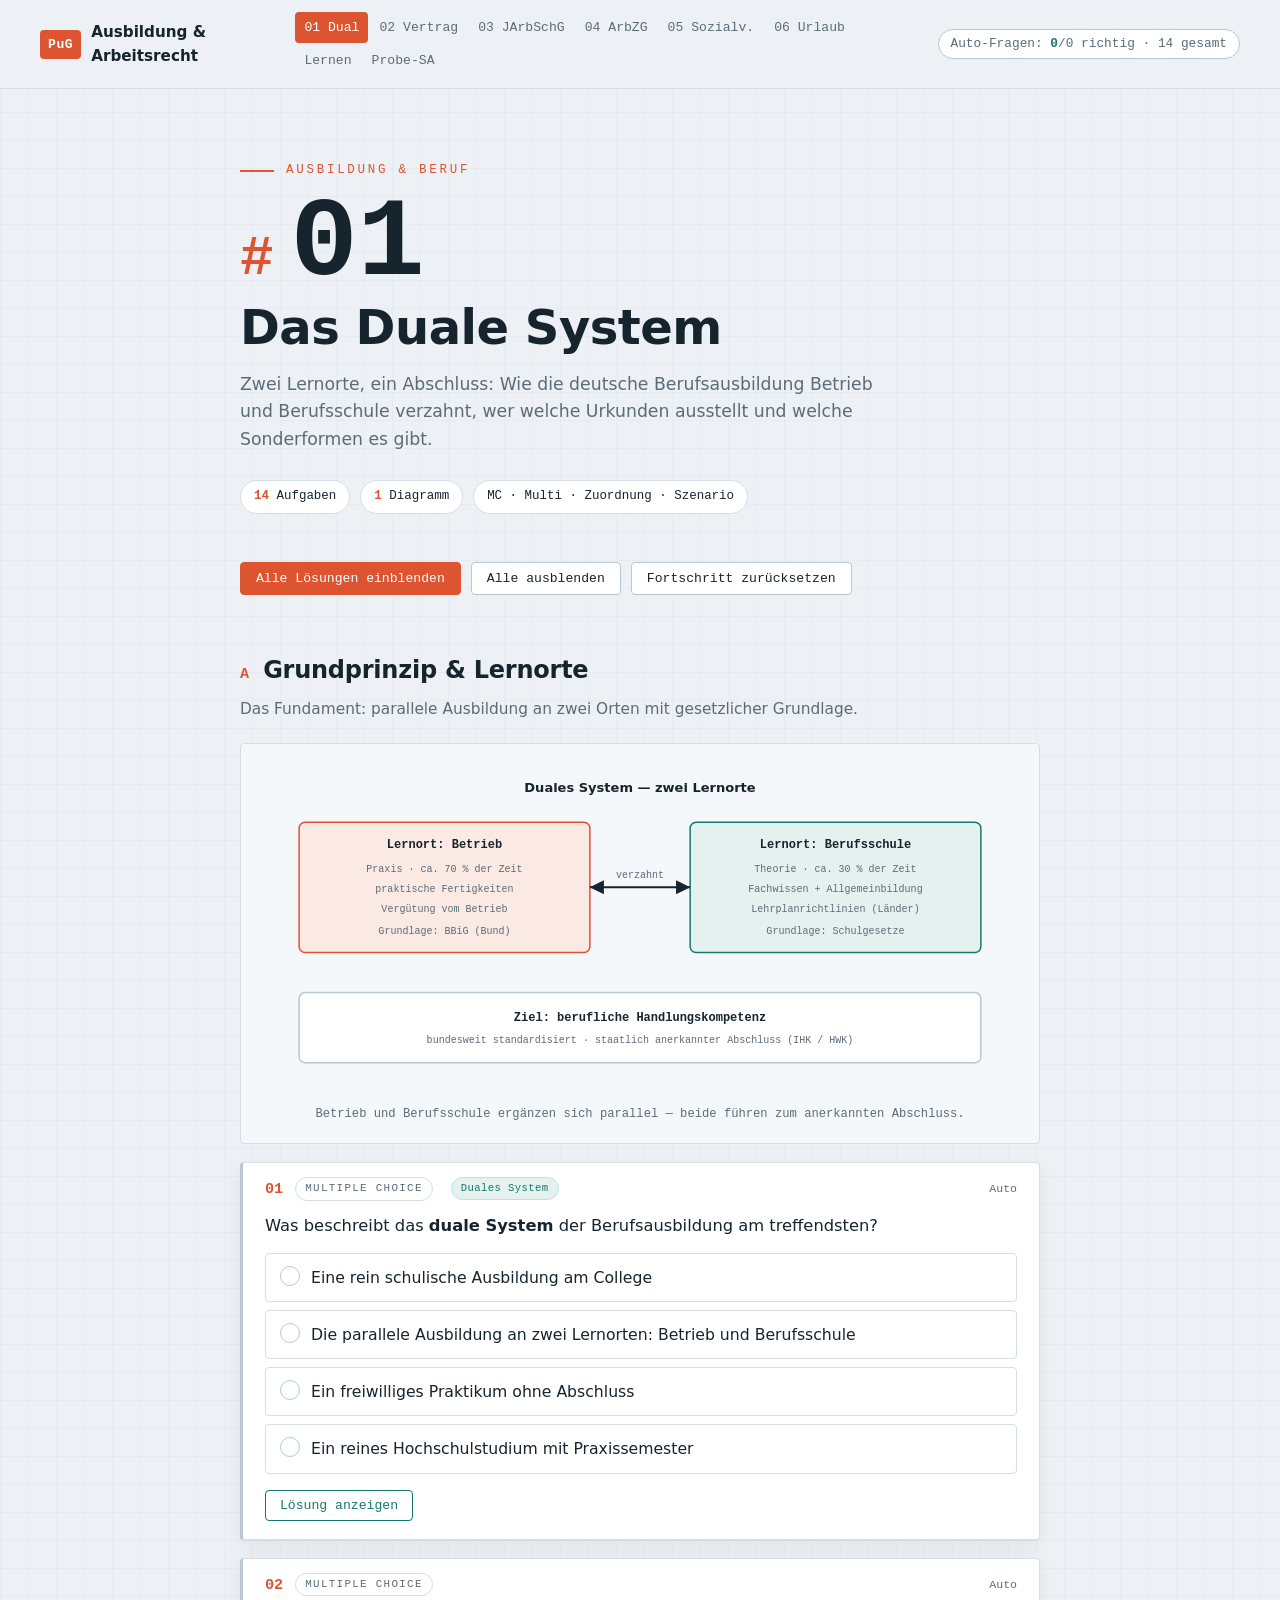
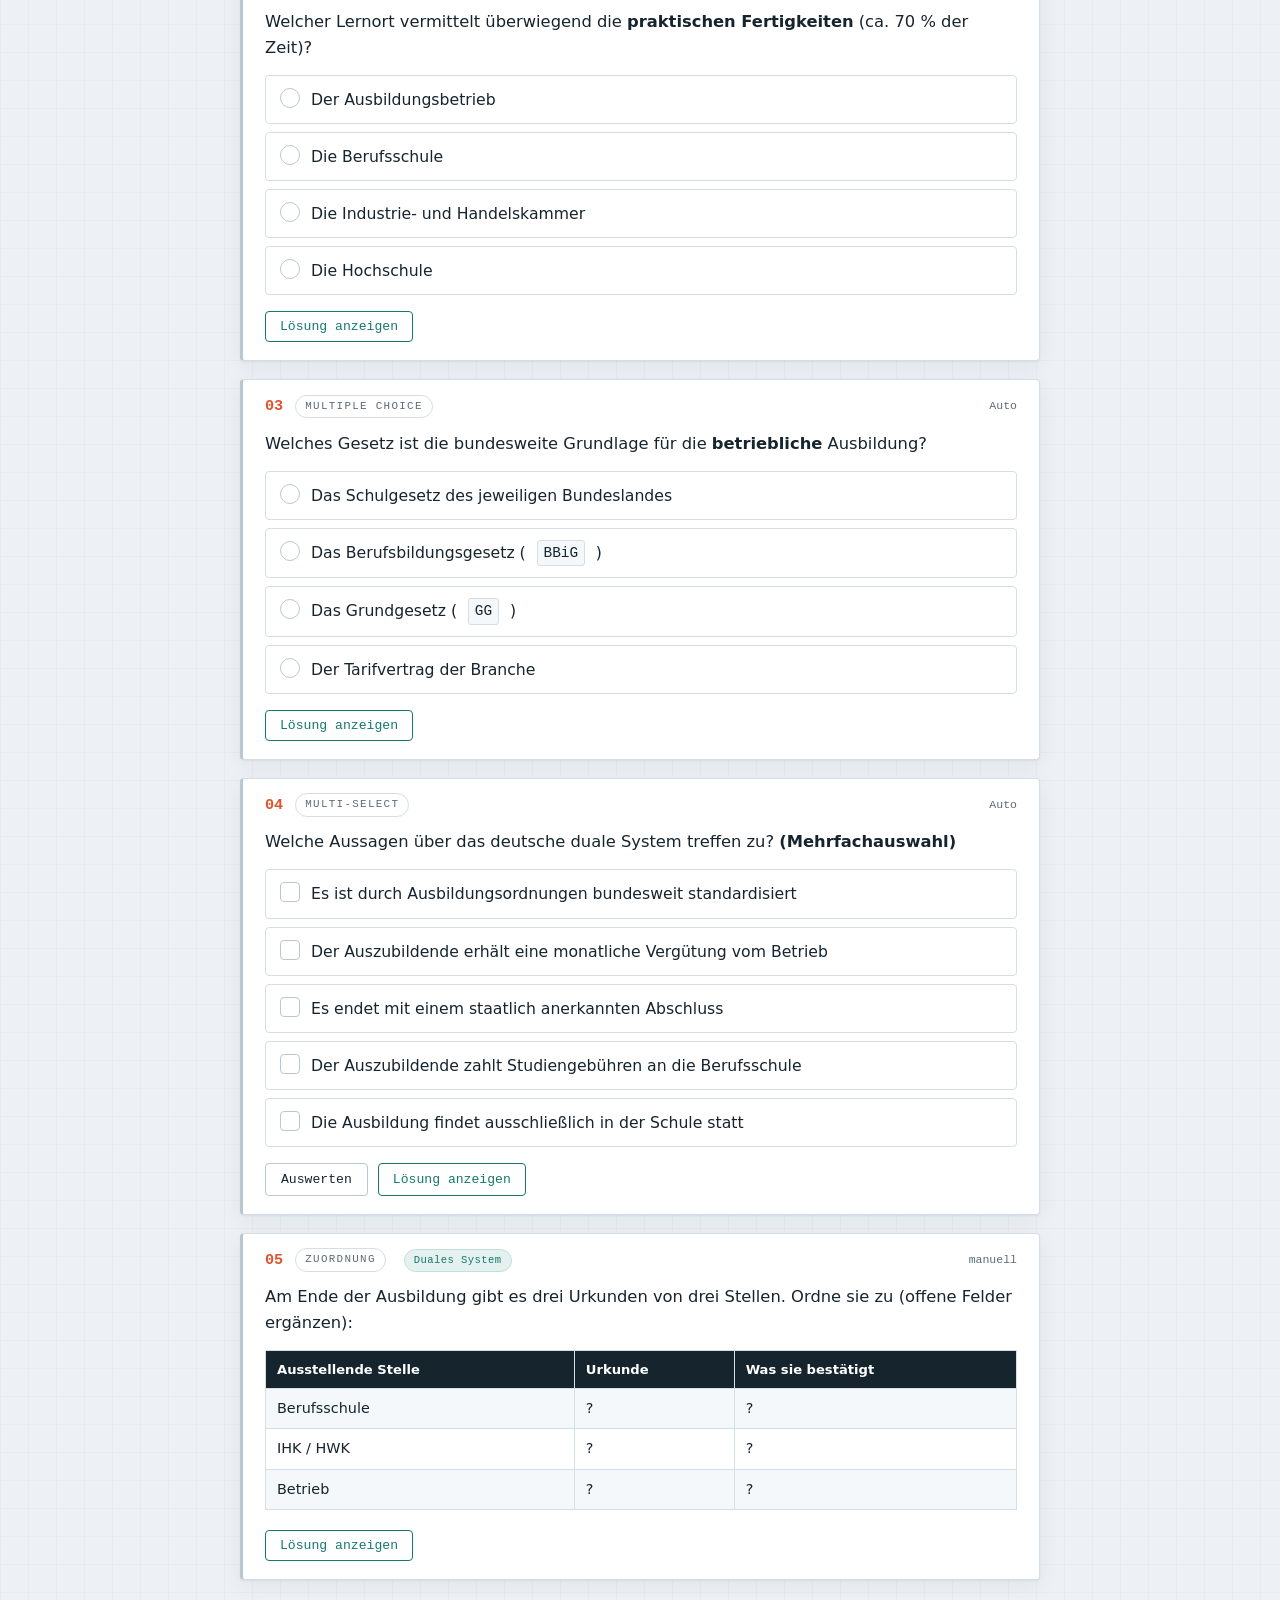
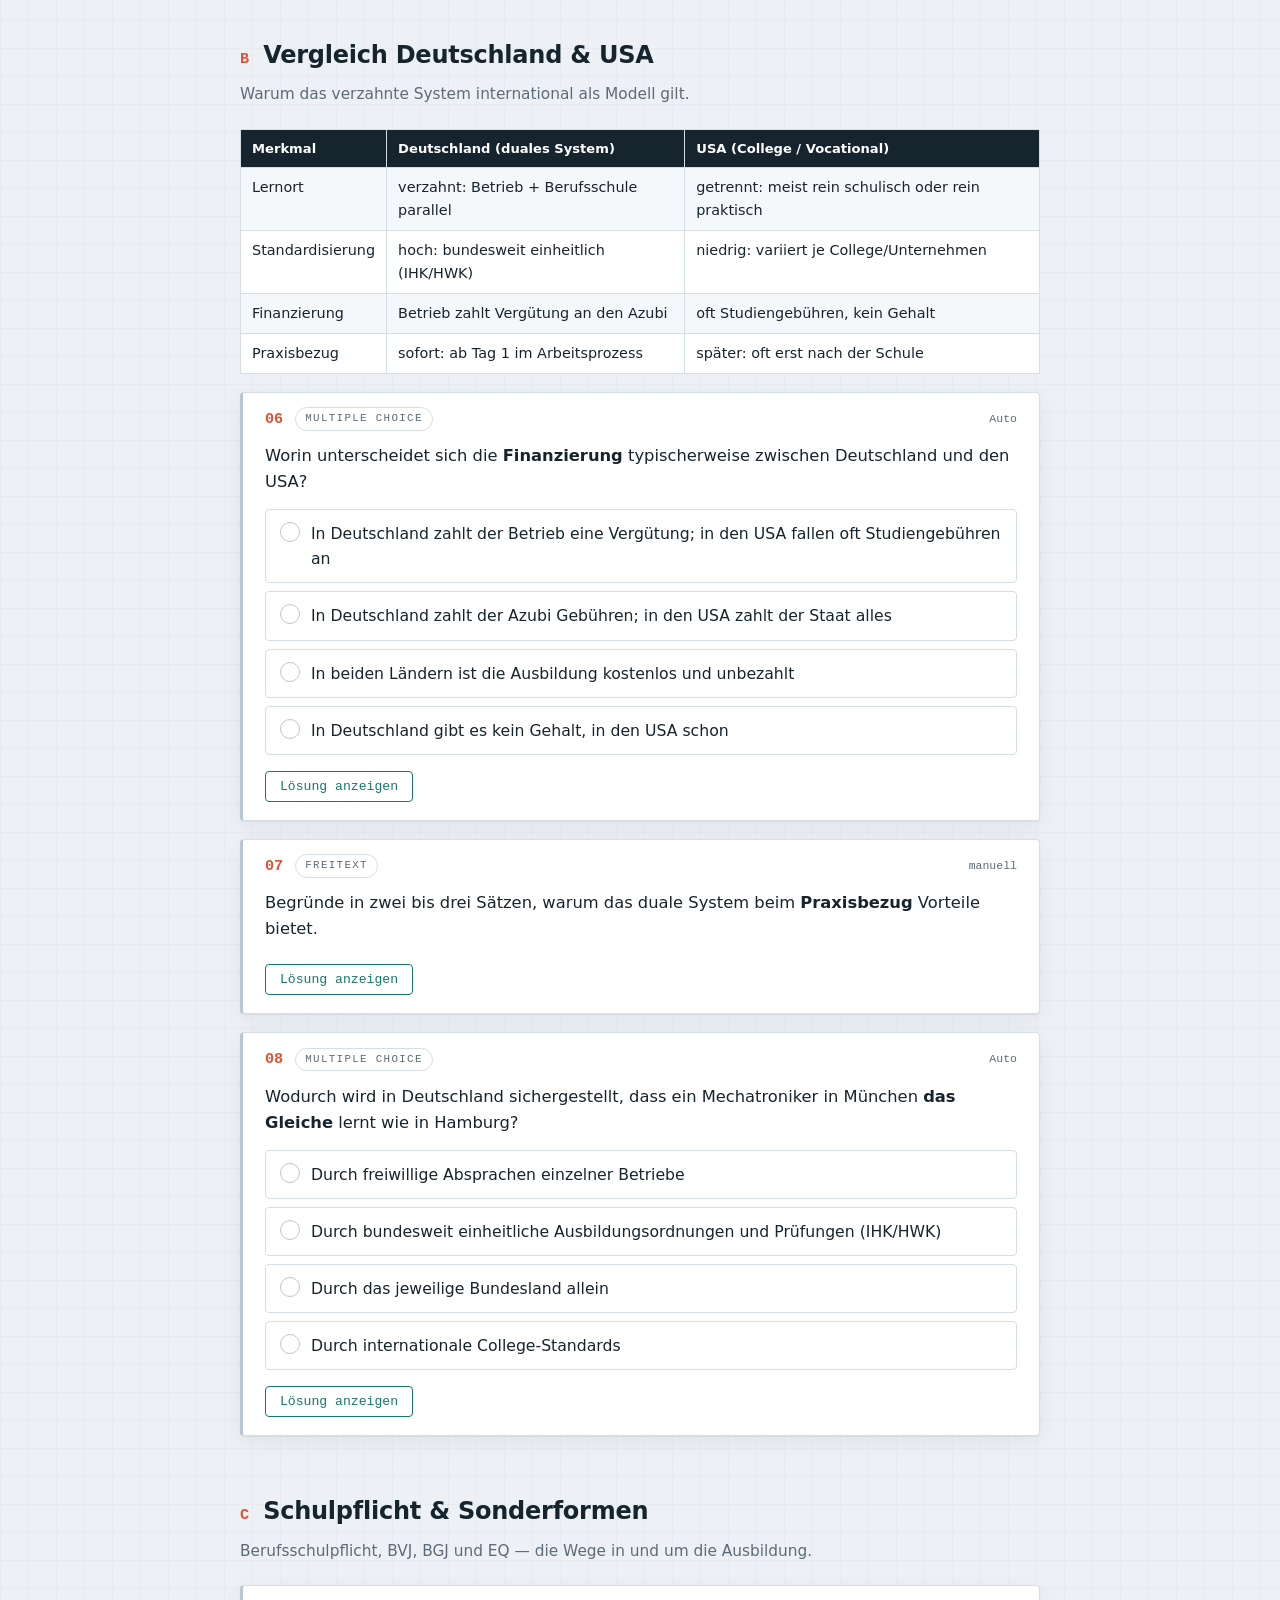
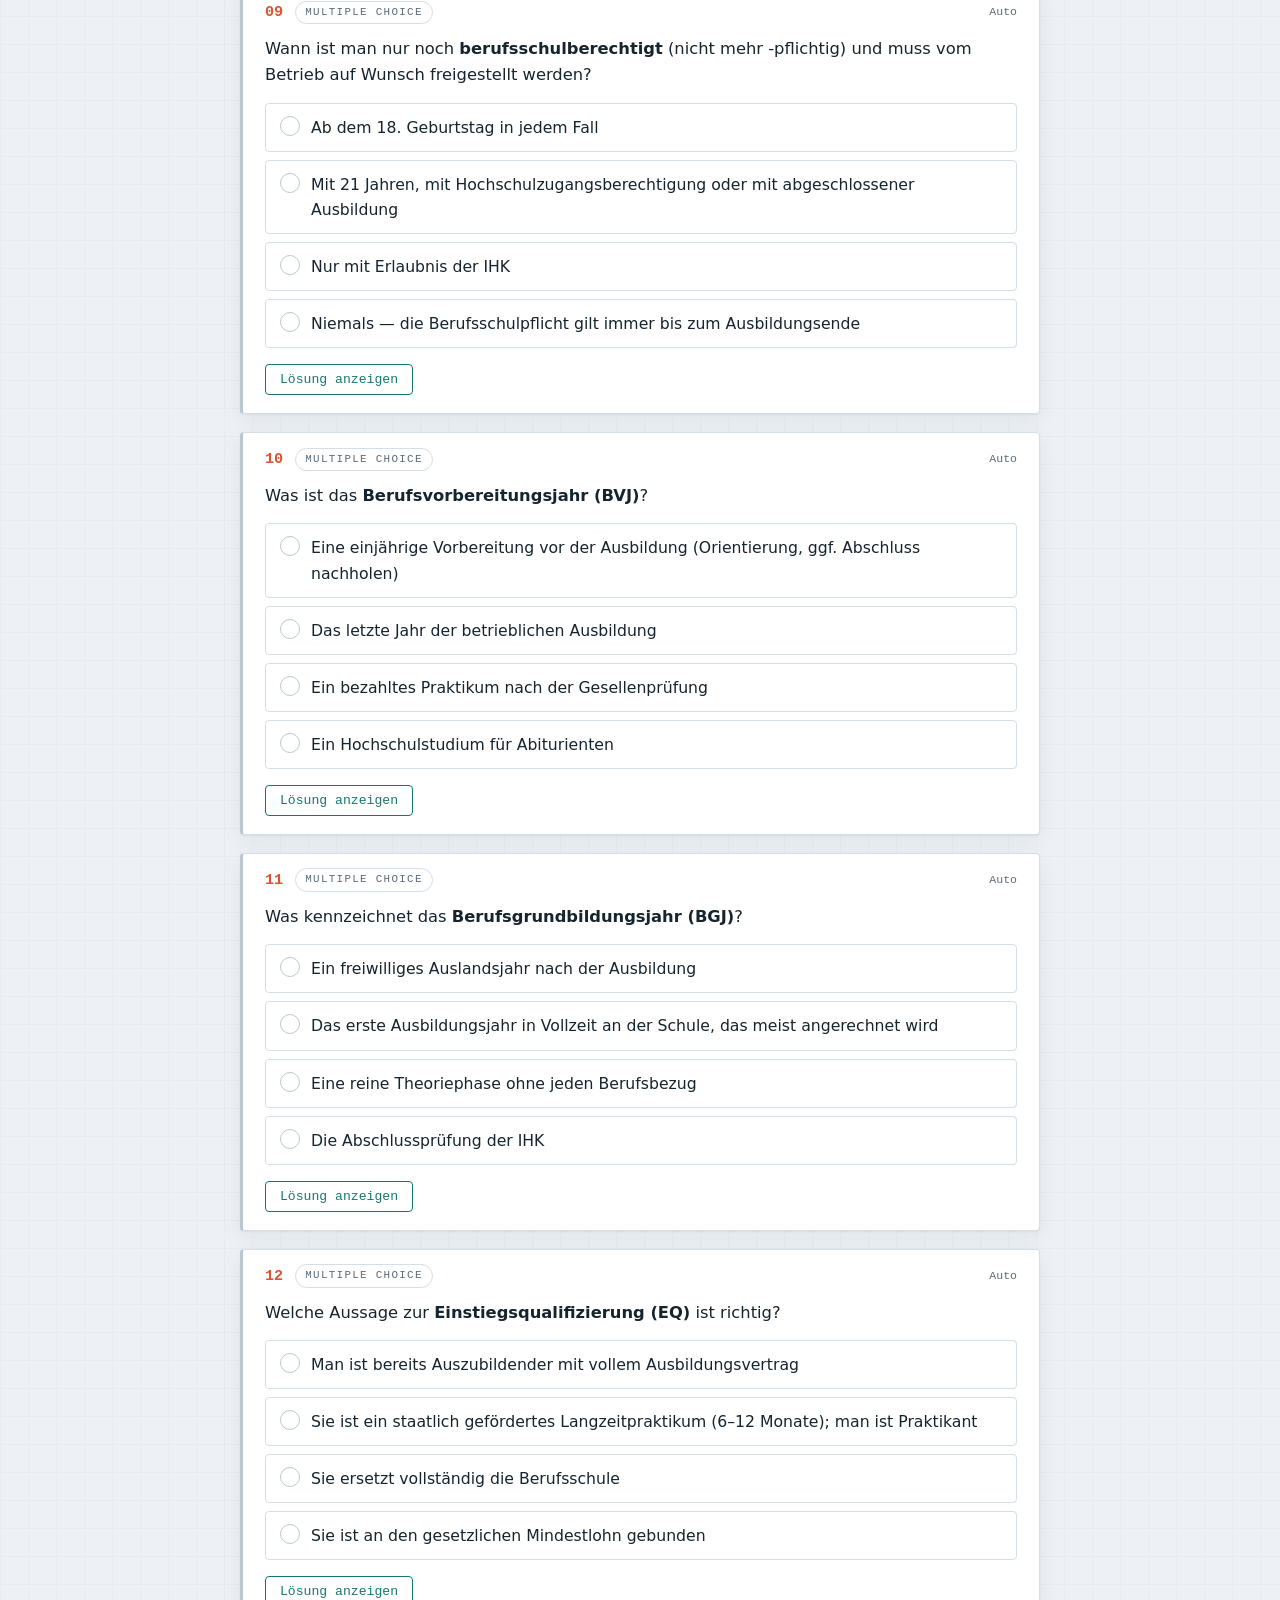
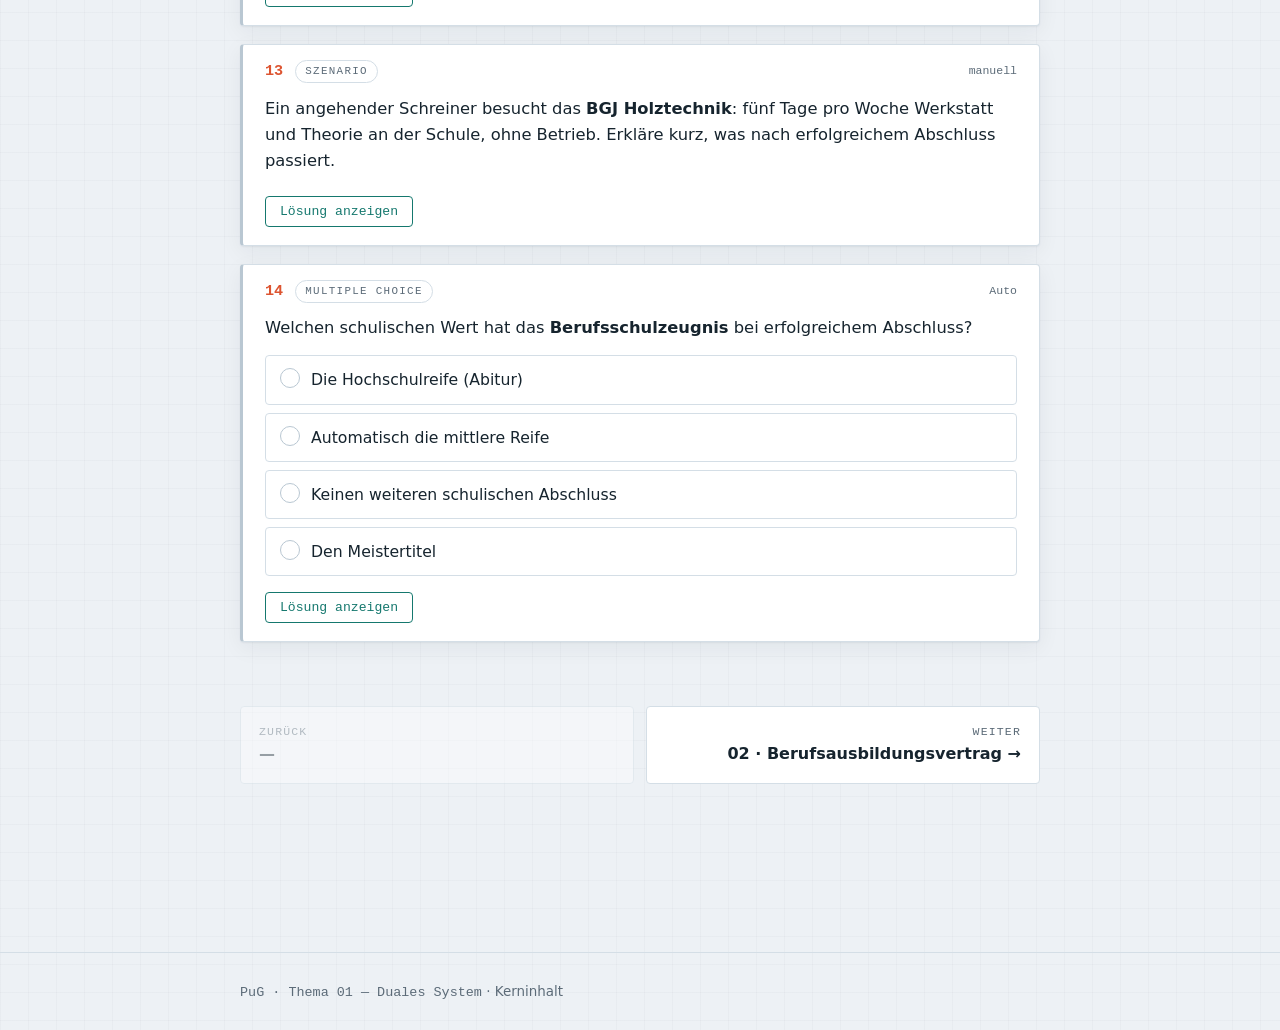
==== commit 84be852b: "Minor fixes" ====
--- a/01-duales-system.html
+++ b/01-duales-system.html
@@ -75,7 +75,7 @@
   </figure>
 
   <article class="q">
-    <div class="q-head"><span class="q-num">01</span><span class="q-type">Multiple Choice</span><span class="q-src">AB Duales System</span><span class="q-pts">Auto</span></div>
+    <div class="q-head"><span class="q-num">01</span><span class="q-type">Multiple Choice</span><span class="q-src">Duales System</span><span class="q-pts">Auto</span></div>
     <div class="q-body">
       <p class="q-text">Was beschreibt das <strong>duale System</strong> der Berufsausbildung am treffendsten?</p>
       <ul class="q-options" data-multi="false">
@@ -142,7 +142,7 @@
   </article>
 
   <article class="q">
-    <div class="q-head"><span class="q-num">05</span><span class="q-type">Zuordnung</span><span class="q-src">Zusammenfassung</span><span class="q-pts">manuell</span></div>
+    <div class="q-head"><span class="q-num">05</span><span class="q-type">Zuordnung</span><span class="q-src">Duales System</span><span class="q-pts">manuell</span></div>
     <div class="q-body">
       <p class="q-text">Am Ende der Ausbildung gibt es drei Urkunden von drei Stellen. Ordne sie zu (offene Felder ergänzen):</p>
       <div class="tbl-wrap"><table class="ref">
@@ -296,7 +296,7 @@
   <article class="q">
     <div class="q-head"><span class="q-num">13</span><span class="q-type">Szenario</span><span class="q-pts">manuell</span></div>
     <div class="q-body">
-      <p class="q-text">Ein angehender Schreiner besucht am BSZ Wiesau das <strong>BGJ Holztechnik</strong>: fünf Tage pro Woche
+      <p class="q-text">Ein angehender Schreiner besucht das <strong>BGJ Holztechnik</strong>: fünf Tage pro Woche
         Werkstatt und Theorie an der Schule, ohne Betrieb. Erkläre kurz, was nach erfolgreichem Abschluss passiert.</p>
     </div>
     <div class="q-foot"><button class="q-reveal" aria-expanded="false">Lösung anzeigen</button></div>
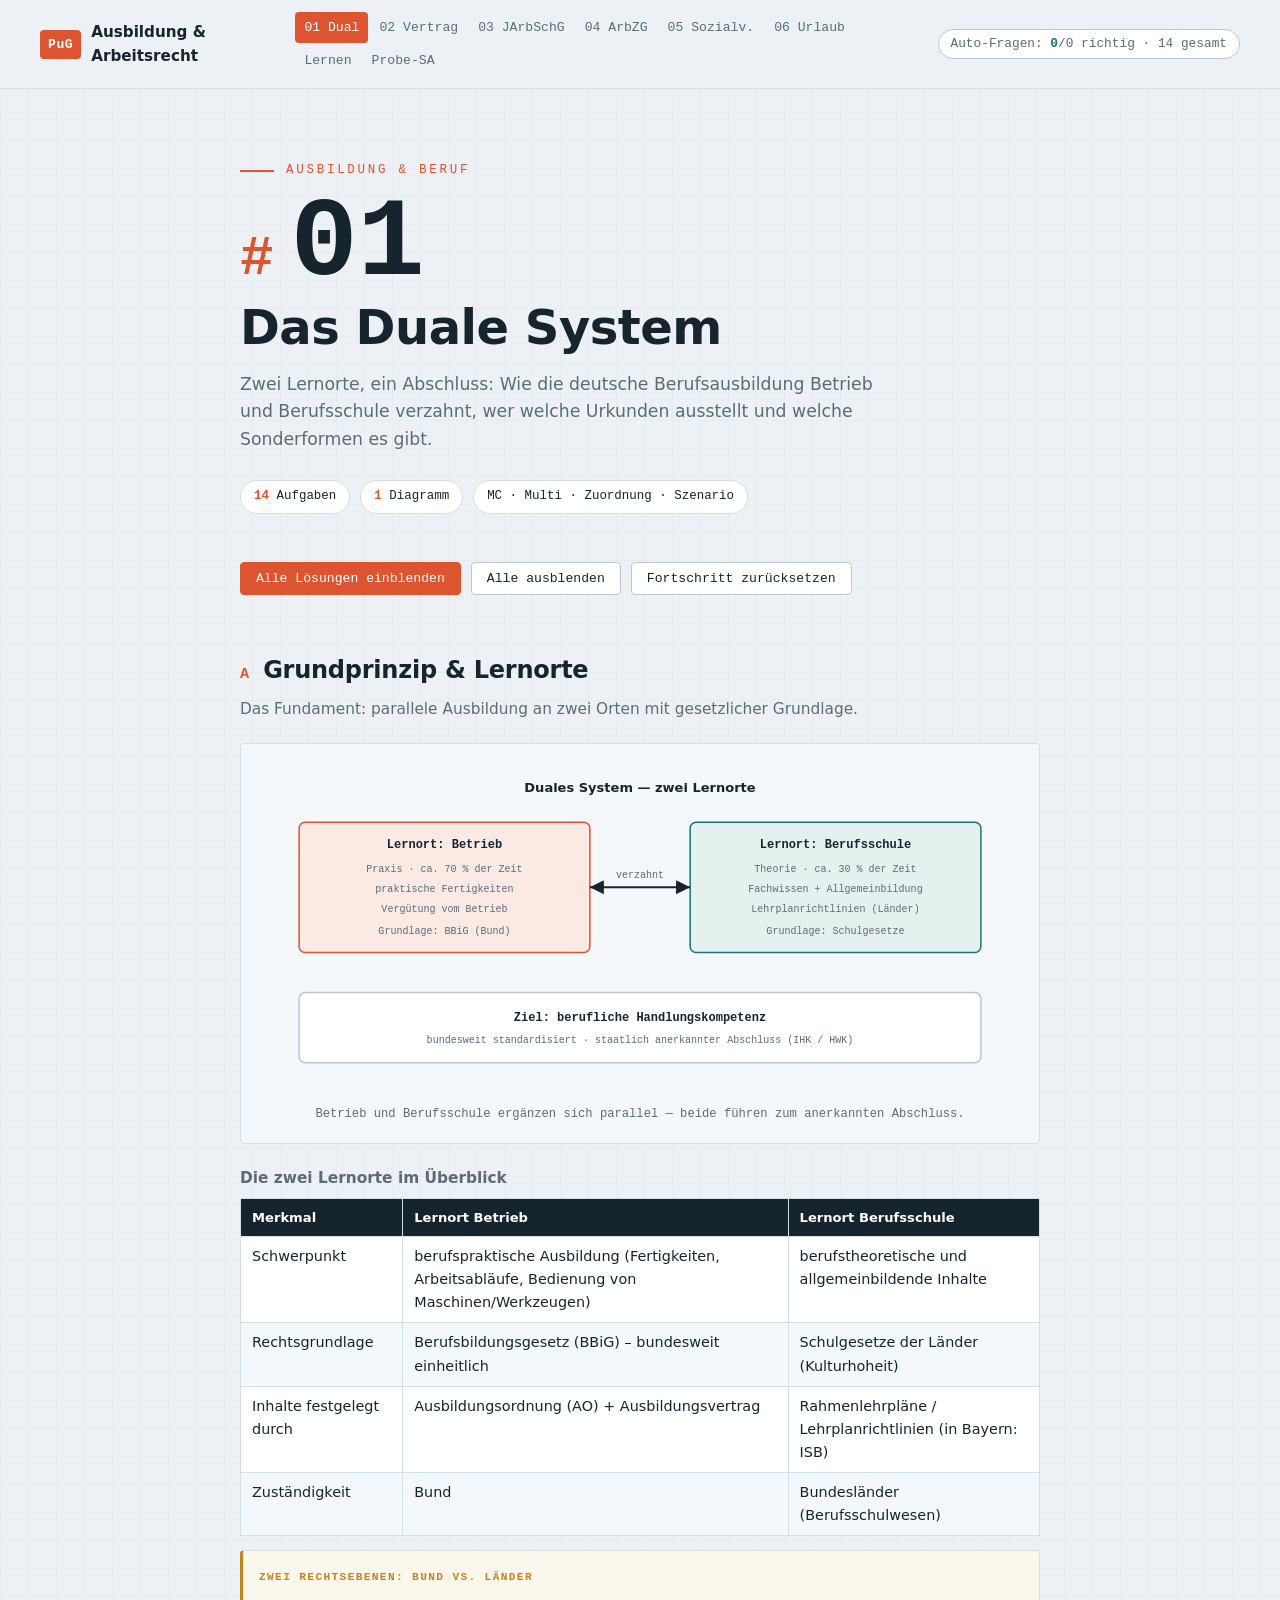
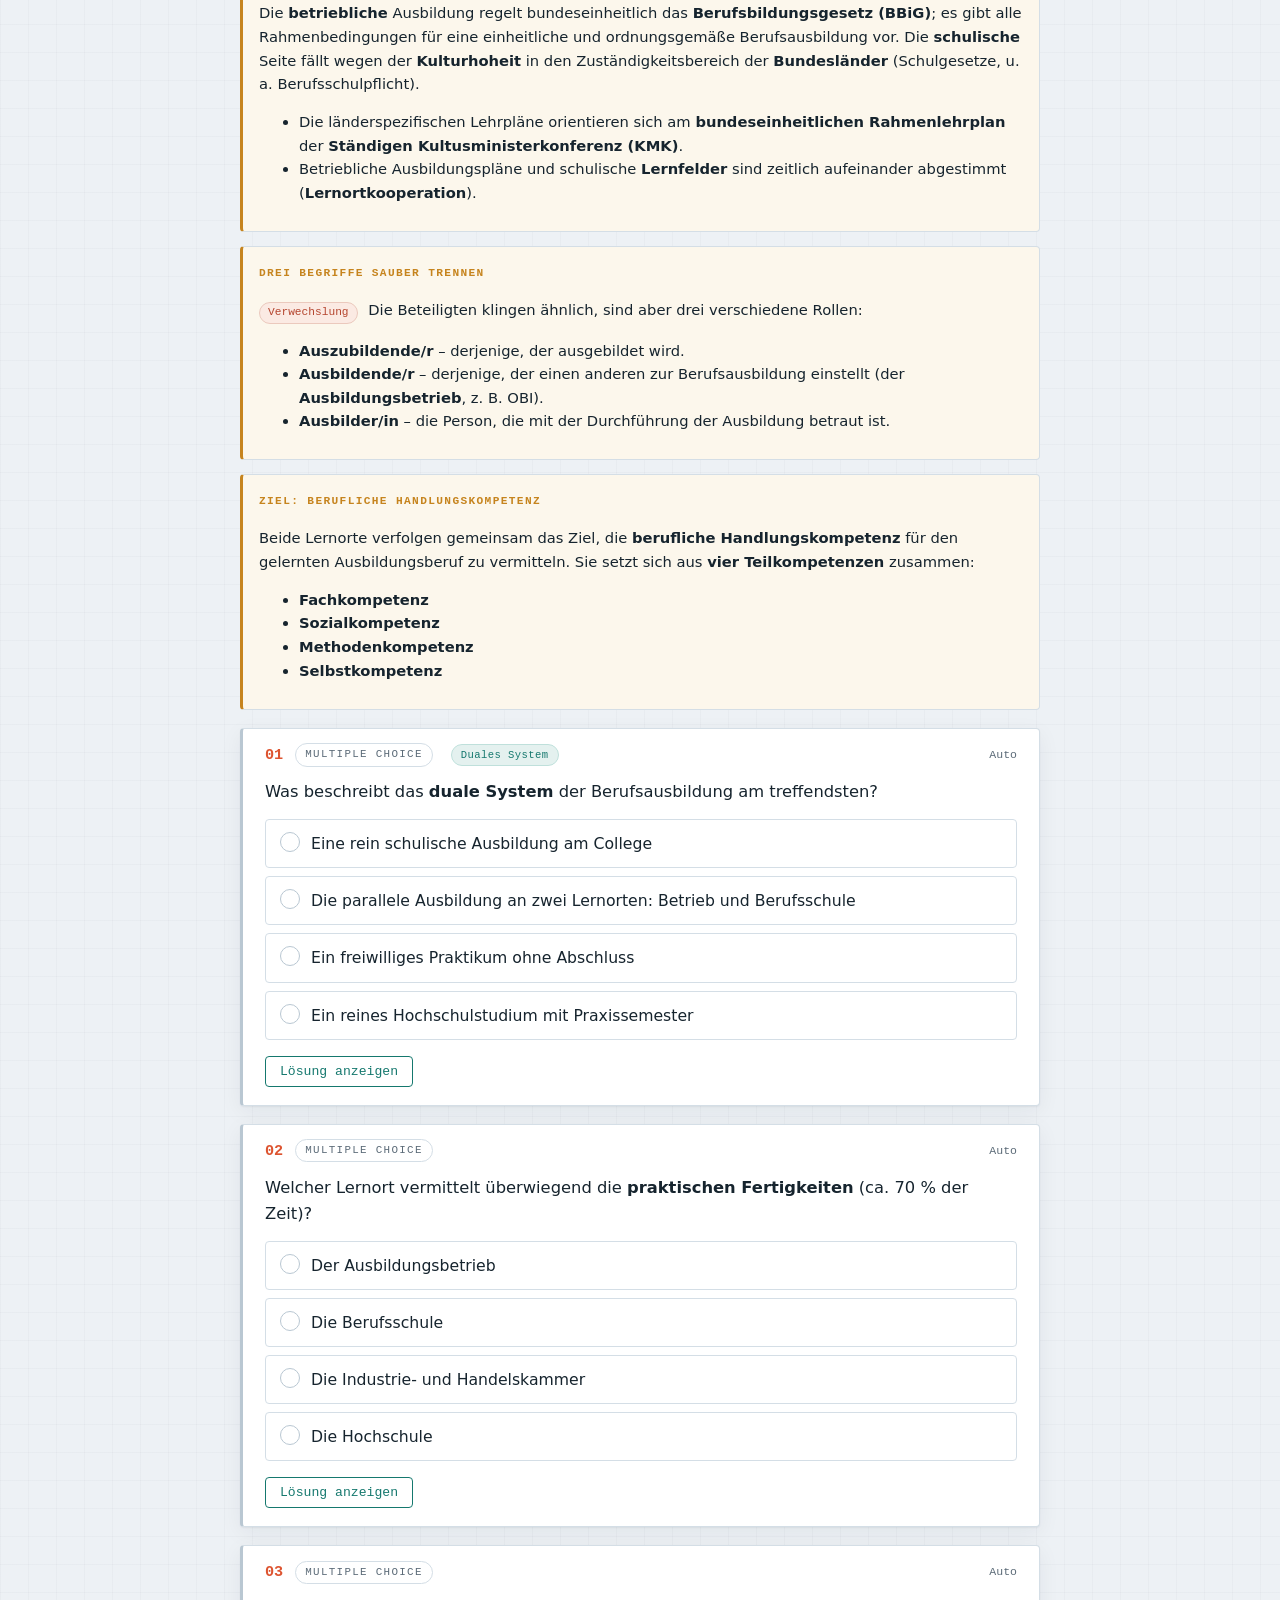
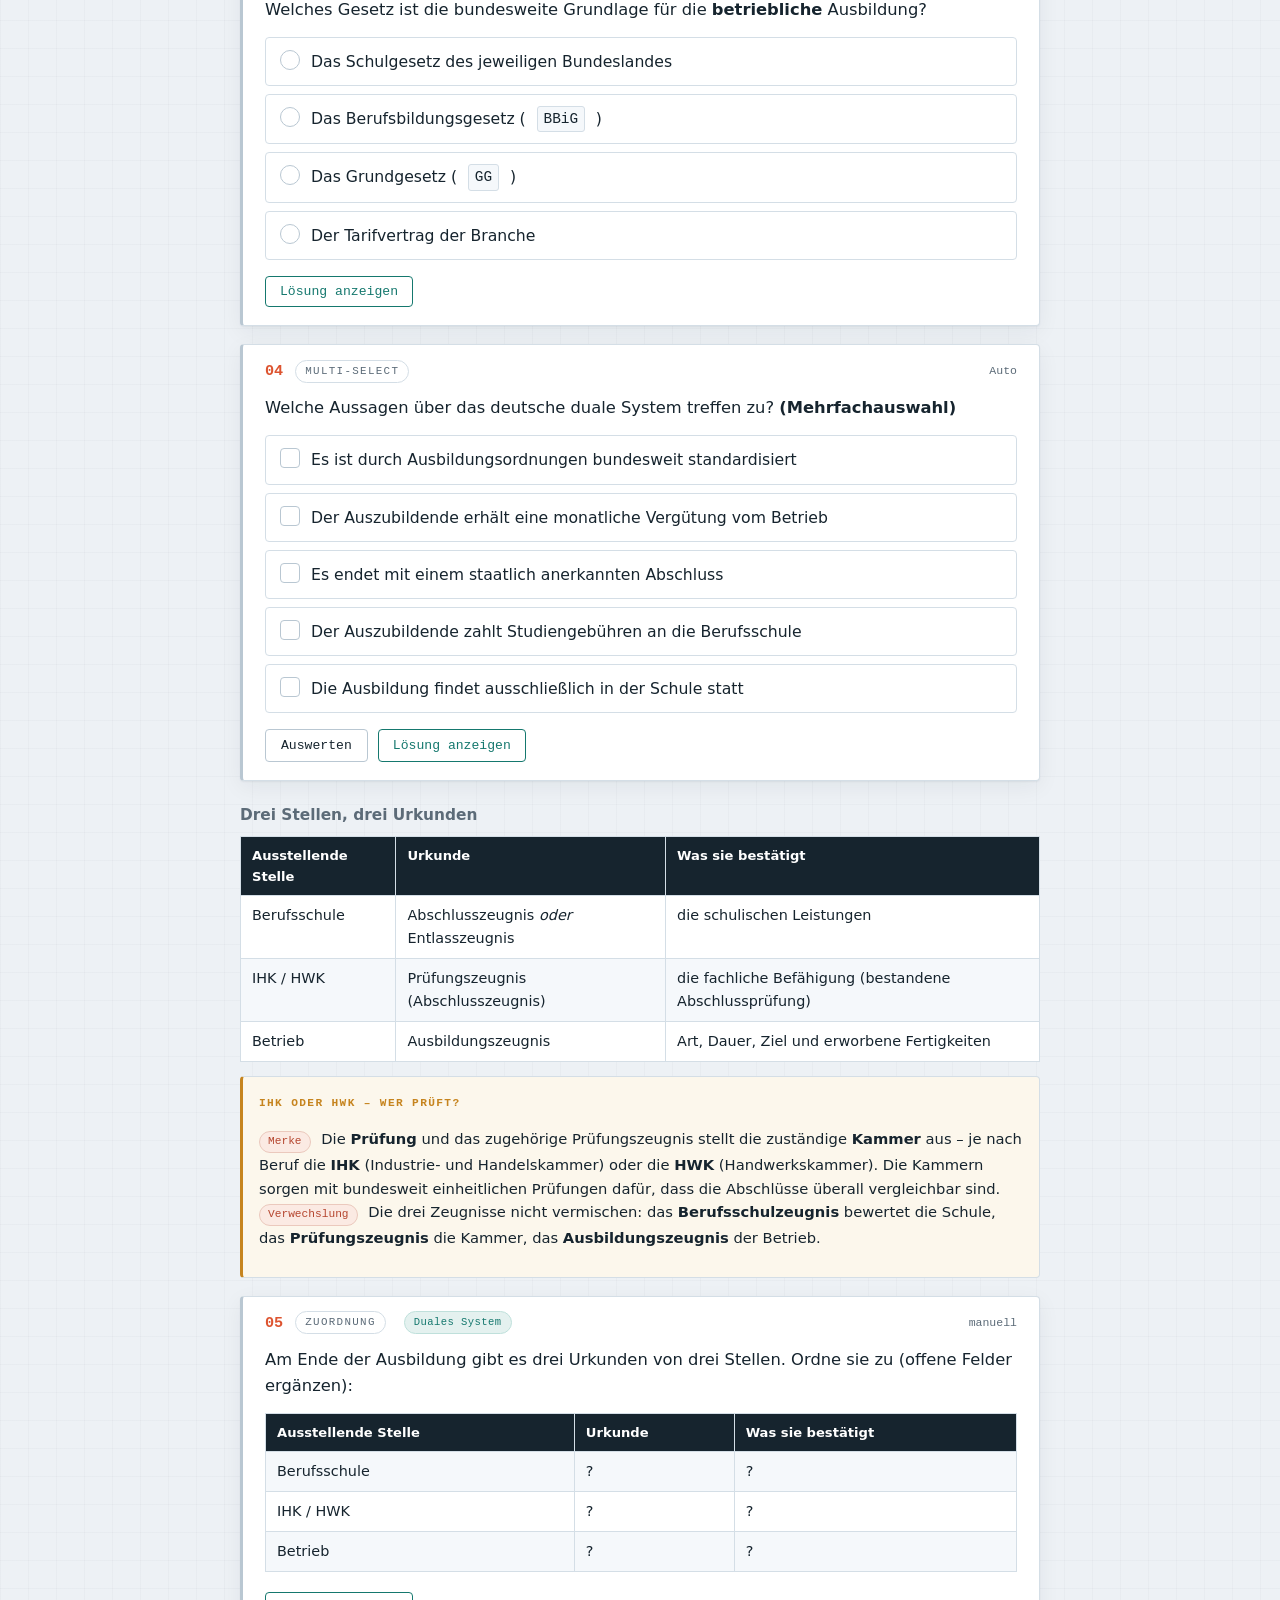
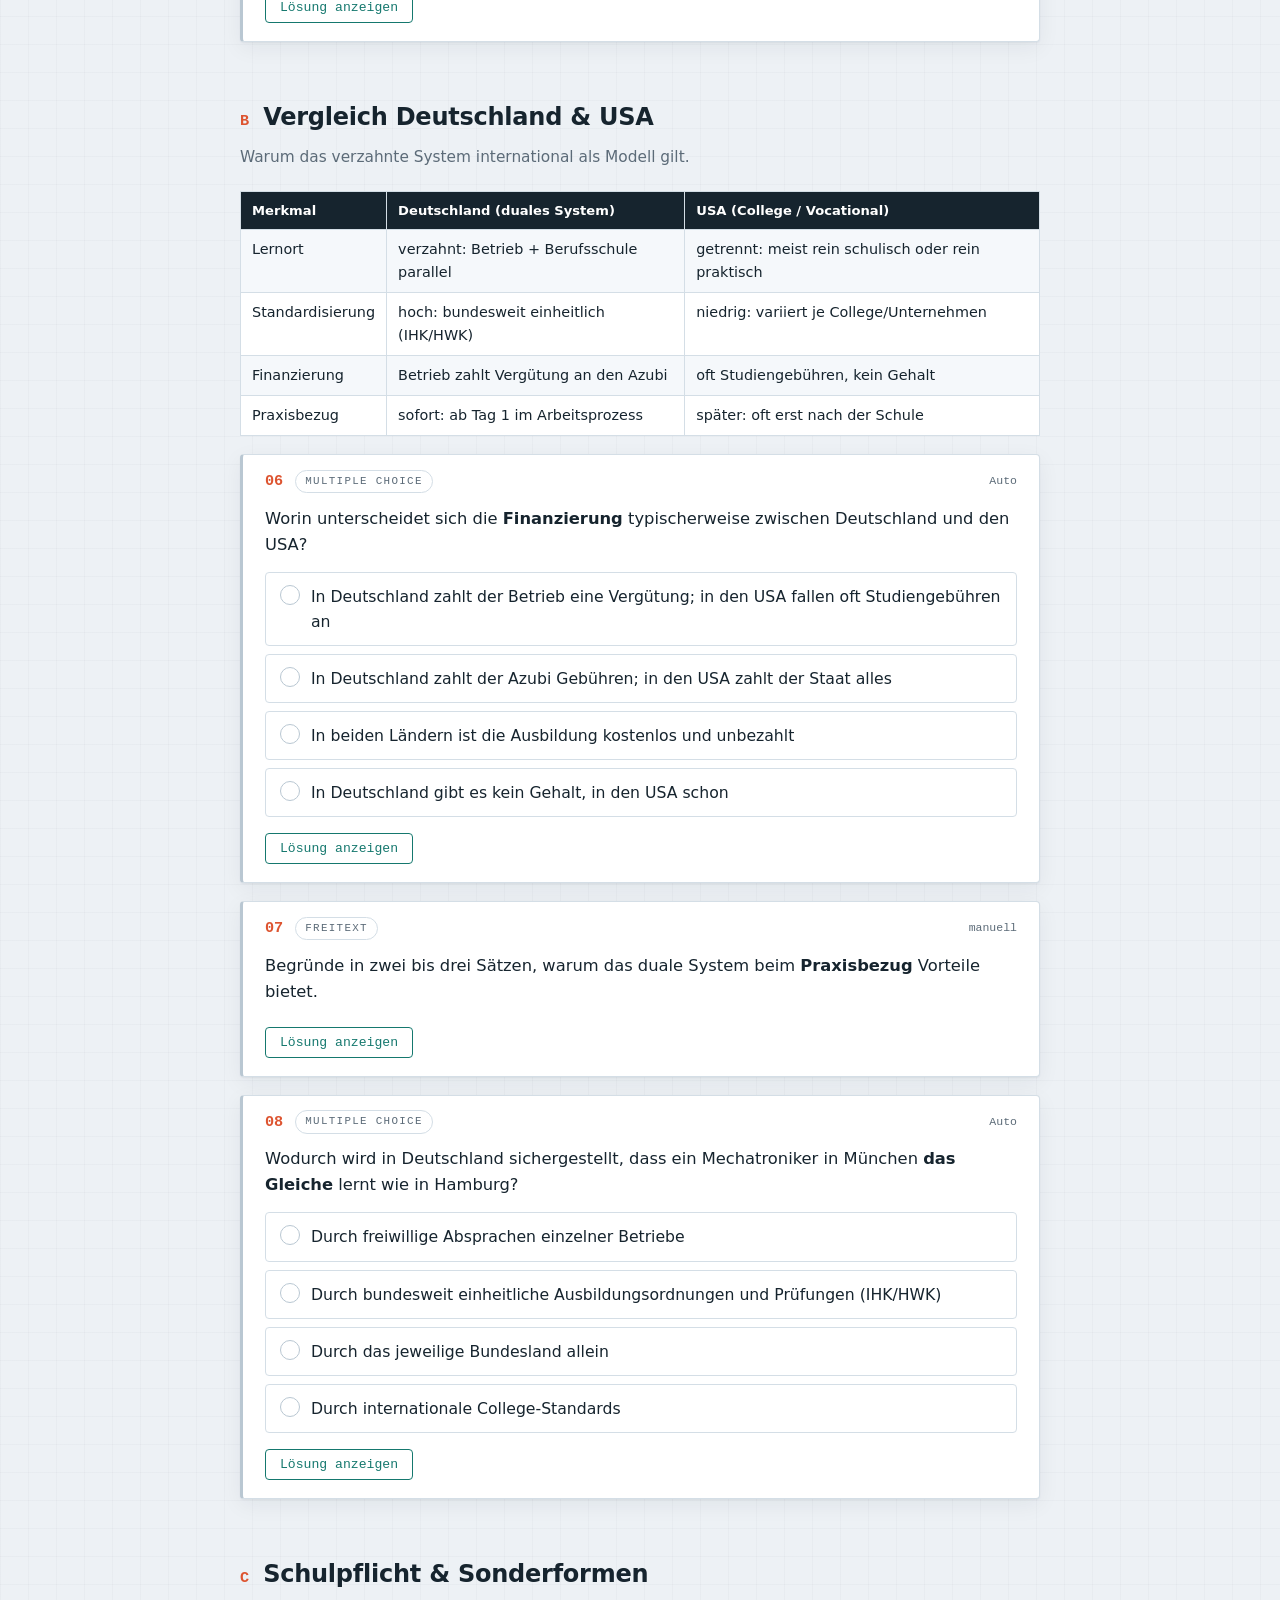
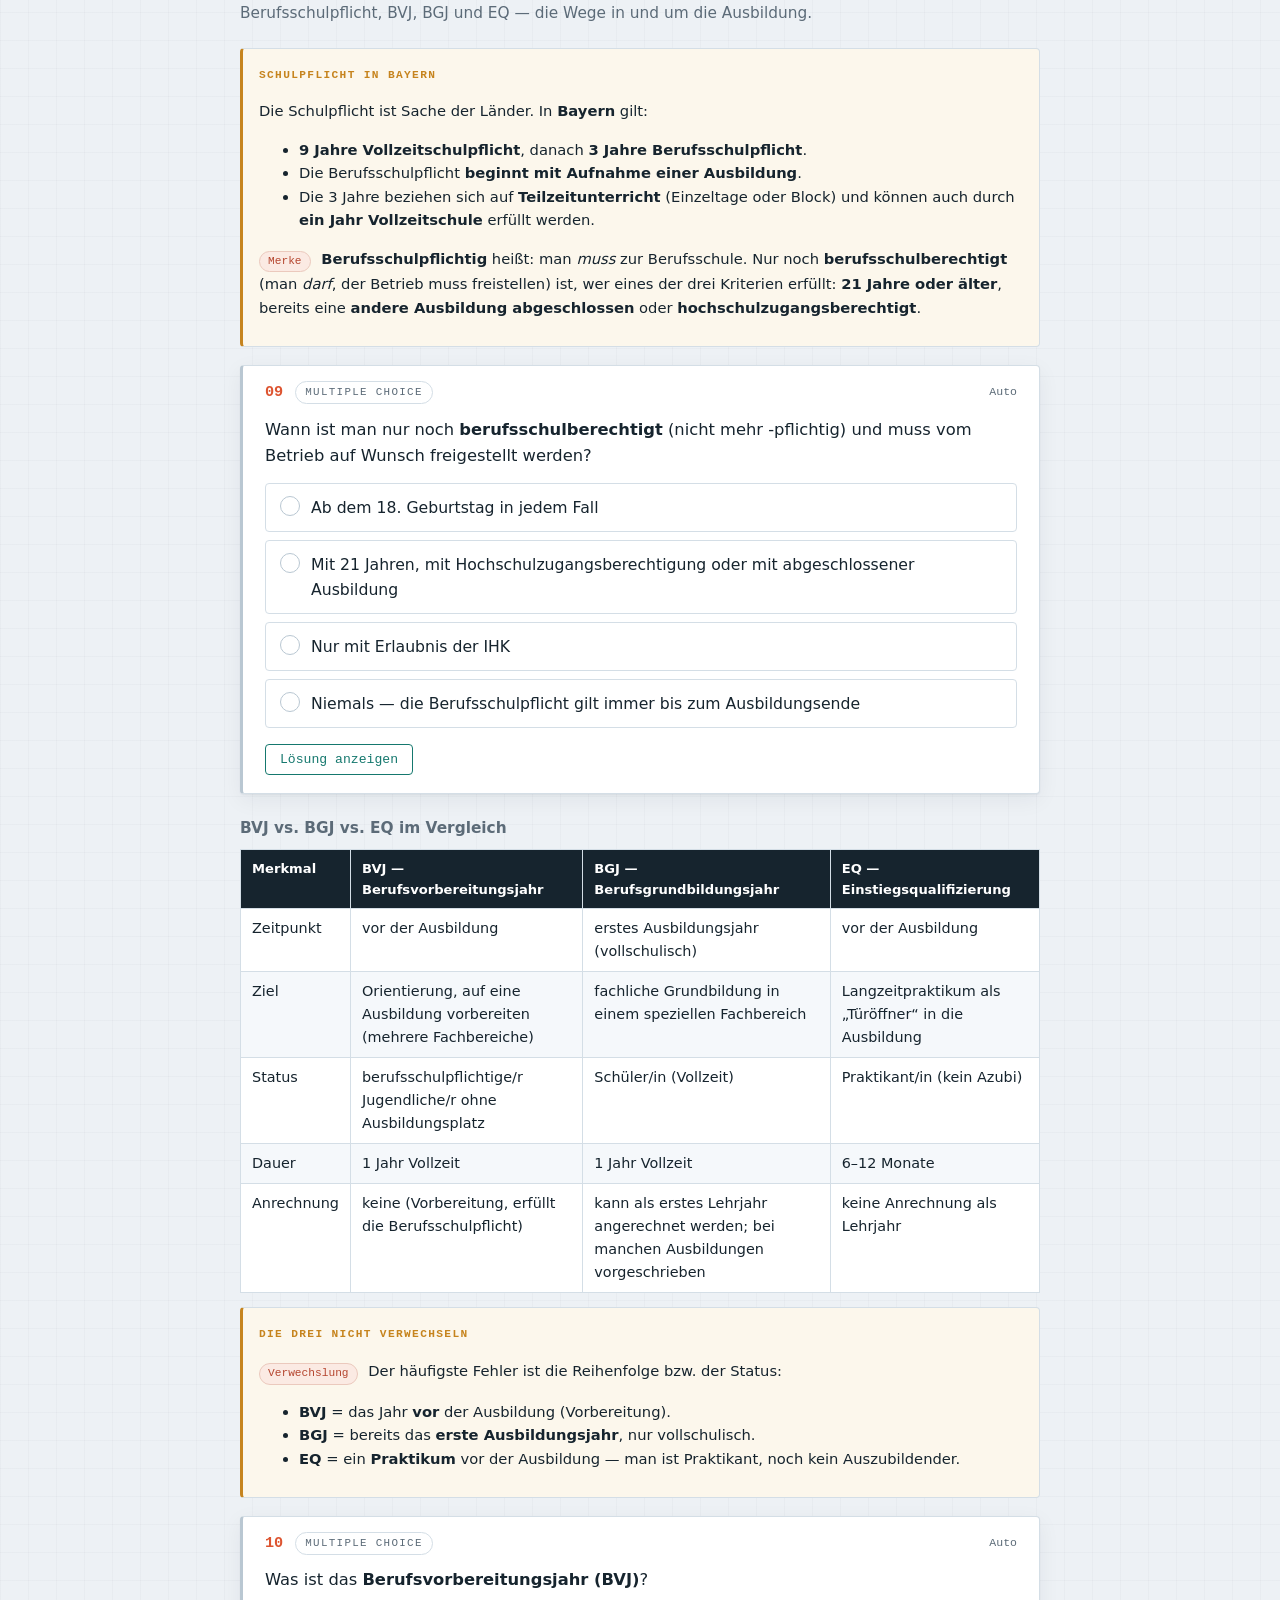
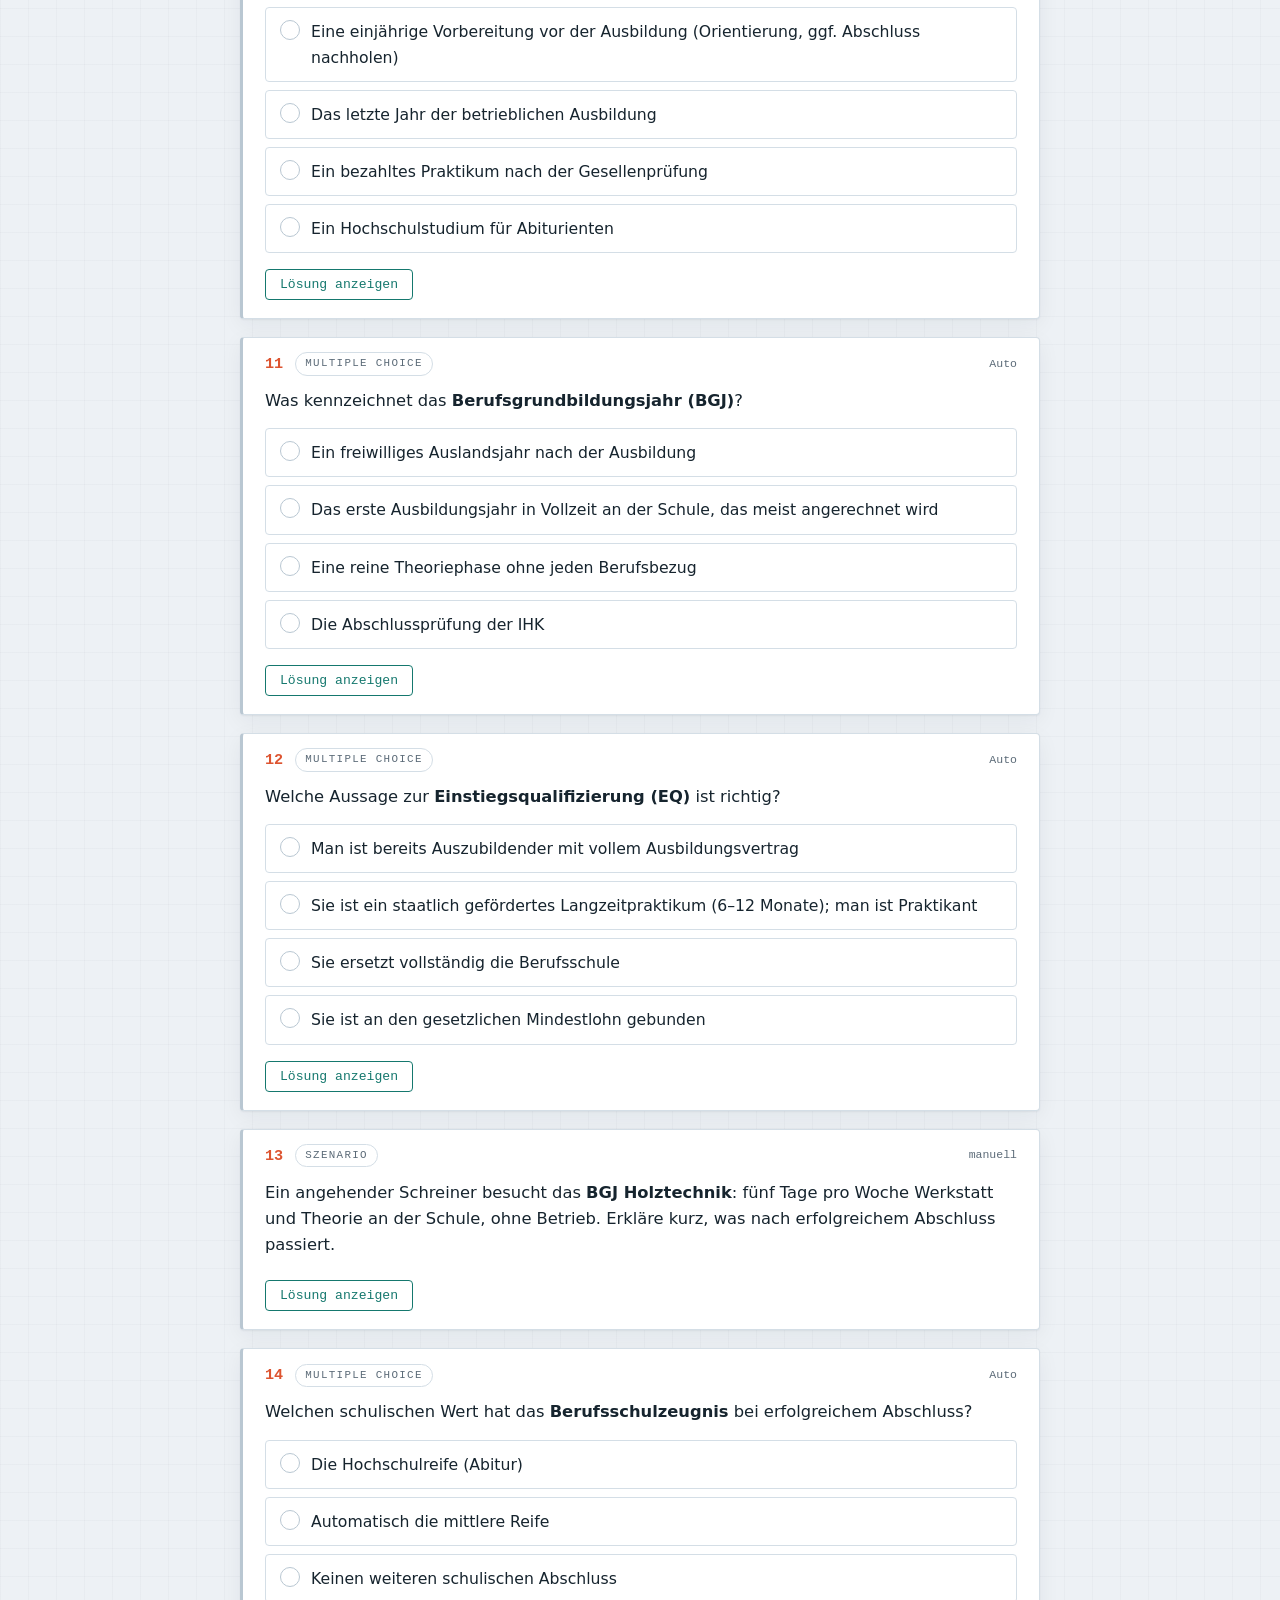
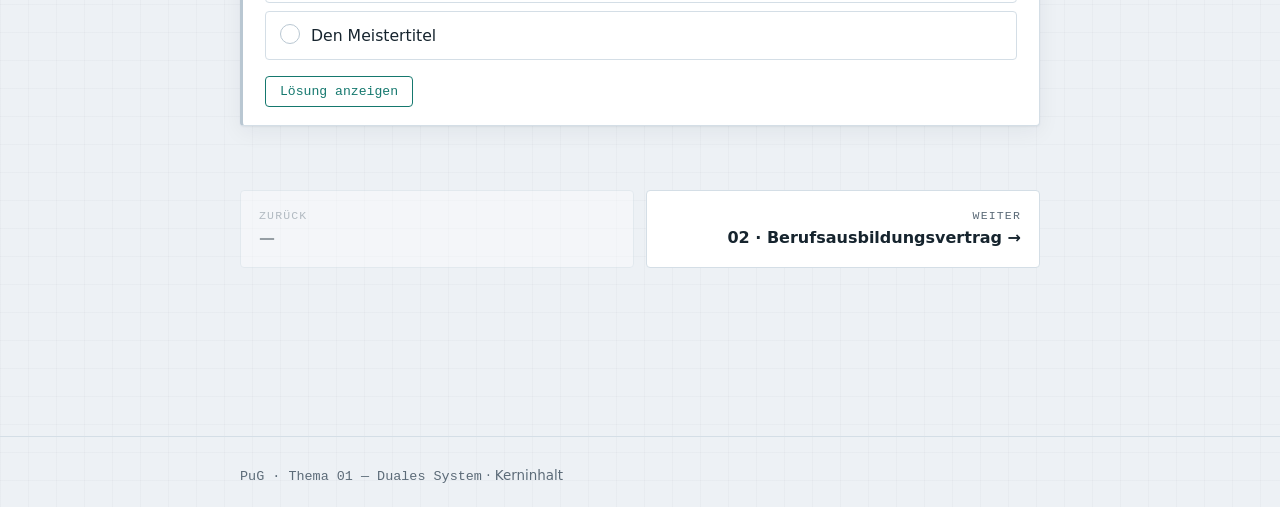
==== commit d33b0909: "feat(01-07): Themenseiten auf SV-Tiefe vertieft (Tabellen, Notes, §-Bezüge) Bringt die übrigen Theme" ====
--- a/01-duales-system.html
+++ b/01-duales-system.html
@@ -74,6 +74,52 @@
     <figcaption>Betrieb und Berufsschule ergänzen sich parallel — beide führen zum anerkannten Abschluss.</figcaption>
   </figure>
 
+  <p class="sec-sub" style="margin: 22px 0 8px; font-weight: 700">Die zwei Lernorte im Überblick</p>
+  <div class="tbl-wrap"><table class="ref">
+    <thead><tr><th>Merkmal</th><th>Lernort Betrieb</th><th>Lernort Berufsschule</th></tr></thead>
+    <tbody>
+      <tr><td>Schwerpunkt</td><td>berufspraktische Ausbildung (Fertigkeiten, Arbeitsabläufe, Bedienung von Maschinen/Werkzeugen)</td><td>berufstheoretische und allgemeinbildende Inhalte</td></tr>
+      <tr><td>Rechtsgrundlage</td><td>Berufsbildungsgesetz (BBiG) – bundesweit einheitlich</td><td>Schulgesetze der Länder (Kulturhoheit)</td></tr>
+      <tr><td>Inhalte festgelegt durch</td><td>Ausbildungsordnung (AO) + Ausbildungsvertrag</td><td>Rahmenlehrpläne / Lehrplanrichtlinien (in Bayern: ISB)</td></tr>
+      <tr><td>Zuständigkeit</td><td>Bund</td><td>Bundesländer (Berufsschulwesen)</td></tr>
+    </tbody>
+  </table></div>
+
+  <div class="note">
+    <span class="lbl">Zwei Rechtsebenen: Bund vs. Länder</span>
+    <p>Die <strong>betriebliche</strong> Ausbildung regelt bundeseinheitlich das
+      <strong>Berufsbildungsgesetz (BBiG)</strong>; es gibt alle Rahmenbedingungen für eine
+      einheitliche und ordnungsgemäße Berufsausbildung vor. Die <strong>schulische</strong> Seite
+      fällt wegen der <strong>Kulturhoheit</strong> in den Zuständigkeitsbereich der
+      <strong>Bundesländer</strong> (Schulgesetze, u. a. Berufsschulpflicht).</p>
+    <ul>
+      <li>Die länderspezifischen Lehrpläne orientieren sich am <strong>bundeseinheitlichen Rahmenlehrplan</strong> der <strong>Ständigen Kultusministerkonferenz (KMK)</strong>.</li>
+      <li>Betriebliche Ausbildungspläne und schulische <strong>Lernfelder</strong> sind zeitlich aufeinander abgestimmt (<strong>Lernortkooperation</strong>).</li>
+    </ul>
+  </div>
+
+  <div class="note">
+    <span class="lbl">Drei Begriffe sauber trennen</span>
+    <p><span class="tag-mistake">Verwechslung</span> Die Beteiligten klingen ähnlich, sind aber drei verschiedene Rollen:</p>
+    <ul>
+      <li><strong>Auszubildende/r</strong> – derjenige, der ausgebildet wird.</li>
+      <li><strong>Ausbildende/r</strong> – derjenige, der einen anderen zur Berufsausbildung einstellt (der <strong>Ausbildungsbetrieb</strong>, z. B. OBI).</li>
+      <li><strong>Ausbilder/in</strong> – die Person, die mit der Durchführung der Ausbildung betraut ist.</li>
+    </ul>
+  </div>
+
+  <div class="note">
+    <span class="lbl">Ziel: berufliche Handlungskompetenz</span>
+    <p>Beide Lernorte verfolgen gemeinsam das Ziel, die <strong>berufliche Handlungskompetenz</strong>
+      für den gelernten Ausbildungsberuf zu vermitteln. Sie setzt sich aus <strong>vier Teilkompetenzen</strong> zusammen:</p>
+    <ul>
+      <li><strong>Fachkompetenz</strong></li>
+      <li><strong>Sozialkompetenz</strong></li>
+      <li><strong>Methodenkompetenz</strong></li>
+      <li><strong>Selbstkompetenz</strong></li>
+    </ul>
+  </div>
+
   <article class="q">
     <div class="q-head"><span class="q-num">01</span><span class="q-type">Multiple Choice</span><span class="q-src">Duales System</span><span class="q-pts">Auto</span></div>
     <div class="q-body">
@@ -141,6 +187,27 @@
       zahlt der Azubi keine Gebühren, sondern verdient — und lernt nicht rein schulisch.</p></div>
   </article>
 
+  <p class="sec-sub" style="margin: 22px 0 8px; font-weight: 700">Drei Stellen, drei Urkunden</p>
+  <div class="tbl-wrap"><table class="ref">
+    <thead><tr><th>Ausstellende Stelle</th><th>Urkunde</th><th>Was sie bestätigt</th></tr></thead>
+    <tbody>
+      <tr><td>Berufsschule</td><td>Abschlusszeugnis <em>oder</em> Entlasszeugnis</td><td>die schulischen Leistungen</td></tr>
+      <tr><td>IHK / HWK</td><td>Prüfungszeugnis (Abschlusszeugnis)</td><td>die fachliche Befähigung (bestandene Abschlussprüfung)</td></tr>
+      <tr><td>Betrieb</td><td>Ausbildungszeugnis</td><td>Art, Dauer, Ziel und erworbene Fertigkeiten</td></tr>
+    </tbody>
+  </table></div>
+
+  <div class="note">
+    <span class="lbl">IHK oder HWK – wer prüft?</span>
+    <p><span class="tag-mistake">Merke</span> Die <strong>Prüfung</strong> und das zugehörige
+      Prüfungszeugnis stellt die zuständige <strong>Kammer</strong> aus – je nach Beruf die
+      <strong>IHK</strong> (Industrie- und Handelskammer) oder die <strong>HWK</strong>
+      (Handwerkskammer). Die Kammern sorgen mit bundesweit einheitlichen Prüfungen dafür, dass die
+      Abschlüsse überall vergleichbar sind. <span class="tag-mistake">Verwechslung</span> Die drei
+      Zeugnisse nicht vermischen: das <strong>Berufsschulzeugnis</strong> bewertet die Schule, das
+      <strong>Prüfungszeugnis</strong> die Kammer, das <strong>Ausbildungszeugnis</strong> der Betrieb.</p>
+  </div>
+
   <article class="q">
     <div class="q-head"><span class="q-num">05</span><span class="q-type">Zuordnung</span><span class="q-src">Duales System</span><span class="q-pts">manuell</span></div>
     <div class="q-body">
@@ -226,6 +293,20 @@
   <div class="sec-head"><span class="ix">C</span><h2>Schulpflicht &amp; Sonderformen</h2></div>
   <p class="sec-sub">Berufsschulpflicht, BVJ, BGJ und EQ — die Wege in und um die Ausbildung.</p>
 
+  <div class="note">
+    <span class="lbl">Schulpflicht in Bayern</span>
+    <p>Die Schulpflicht ist Sache der Länder. In <strong>Bayern</strong> gilt:</p>
+    <ul>
+      <li><strong>9 Jahre Vollzeitschulpflicht</strong>, danach <strong>3 Jahre Berufsschulpflicht</strong>.</li>
+      <li>Die Berufsschulpflicht <strong>beginnt mit Aufnahme einer Ausbildung</strong>.</li>
+      <li>Die 3 Jahre beziehen sich auf <strong>Teilzeitunterricht</strong> (Einzeltage oder Block) und können auch durch <strong>ein Jahr Vollzeitschule</strong> erfüllt werden.</li>
+    </ul>
+    <p><span class="tag-mistake">Merke</span> <strong>Berufsschulpflichtig</strong> heißt: man <em>muss</em>
+      zur Berufsschule. Nur noch <strong>berufsschulberechtigt</strong> (man <em>darf</em>, der Betrieb
+      muss freistellen) ist, wer eines der drei Kriterien erfüllt: <strong>21 Jahre oder älter</strong>,
+      bereits eine <strong>andere Ausbildung abgeschlossen</strong> oder <strong>hochschulzugangsberechtigt</strong>.</p>
+  </div>
+
   <article class="q">
     <div class="q-head"><span class="q-num">09</span><span class="q-type">Multiple Choice</span><span class="q-pts">Auto</span></div>
     <div class="q-body">
@@ -242,6 +323,28 @@
       oder eine <strong>abgeschlossene Ausbildung</strong> hat, ist nur noch berufsschul<strong>berechtigt</strong>. Wünscht die Person den Schulbesuch,
       muss der Betrieb sie freistellen.</p></div>
   </article>
+
+  <p class="sec-sub" style="margin: 22px 0 8px; font-weight: 700">BVJ vs. BGJ vs. EQ im Vergleich</p>
+  <div class="tbl-wrap"><table class="ref">
+    <thead><tr><th>Merkmal</th><th>BVJ — Berufsvorbereitungsjahr</th><th>BGJ — Berufsgrundbildungsjahr</th><th>EQ — Einstiegsqualifizierung</th></tr></thead>
+    <tbody>
+      <tr><td>Zeitpunkt</td><td>vor der Ausbildung</td><td>erstes Ausbildungsjahr (vollschulisch)</td><td>vor der Ausbildung</td></tr>
+      <tr><td>Ziel</td><td>Orientierung, auf eine Ausbildung vorbereiten (mehrere Fachbereiche)</td><td>fachliche Grundbildung in einem speziellen Fachbereich</td><td>Langzeitpraktikum als „Türöffner“ in die Ausbildung</td></tr>
+      <tr><td>Status</td><td>berufsschulpflichtige/r Jugendliche/r ohne Ausbildungsplatz</td><td>Schüler/in (Vollzeit)</td><td>Praktikant/in (kein Azubi)</td></tr>
+      <tr><td>Dauer</td><td>1 Jahr Vollzeit</td><td>1 Jahr Vollzeit</td><td>6–12 Monate</td></tr>
+      <tr><td>Anrechnung</td><td>keine (Vorbereitung, erfüllt die Berufsschulpflicht)</td><td>kann als erstes Lehrjahr angerechnet werden; bei manchen Ausbildungen vorgeschrieben</td><td>keine Anrechnung als Lehrjahr</td></tr>
+    </tbody>
+  </table></div>
+
+  <div class="note">
+    <span class="lbl">Die drei nicht verwechseln</span>
+    <p><span class="tag-mistake">Verwechslung</span> Der häufigste Fehler ist die Reihenfolge bzw. der Status:</p>
+    <ul>
+      <li><strong>BVJ</strong> = das Jahr <strong>vor</strong> der Ausbildung (Vorbereitung).</li>
+      <li><strong>BGJ</strong> = bereits das <strong>erste Ausbildungsjahr</strong>, nur vollschulisch.</li>
+      <li><strong>EQ</strong> = ein <strong>Praktikum</strong> vor der Ausbildung — man ist Praktikant, noch kein Auszubildender.</li>
+    </ul>
+  </div>
 
   <article class="q">
     <div class="q-head"><span class="q-num">10</span><span class="q-type">Multiple Choice</span><span class="q-pts">Auto</span></div>
--- a/assets/style.css
+++ b/assets/style.css
@@ -277,6 +277,24 @@
   border: 1px solid var(--line); border-radius: 3px; padding: .04em .35em; font-size: .9em;
 }
 
+/* ---------- toggle detail inside learn-card ---------------------------- */
+details.lc-toggle { margin-top: 8px; }
+details.lc-toggle summary {
+  cursor: pointer; list-style: none; display: inline-flex; align-items: center;
+  gap: 5px; font-family: var(--font-mono); font-size: .78rem; font-weight: 700;
+  color: var(--accent-2); user-select: none;
+}
+details.lc-toggle summary::-webkit-details-marker { display: none; }
+details.lc-toggle summary::before { content: "▶"; font-size: .6rem; transition: transform .15s; }
+details.lc-toggle[open] summary::before { transform: rotate(90deg); }
+.lc-toggle-body {
+  margin-top: 8px; padding-top: 8px; border-top: 1px solid var(--line);
+  font-size: .88rem; line-height: 1.65;
+}
+.lc-toggle-body ul { margin: 4px 0 6px; padding-left: 16px; }
+.lc-toggle-body p { margin: 0 0 5px; }
+.lc-toggle-body p:last-child { margin-bottom: 0; }
+
 /* ---------- reference tables ------------------------------------------ */
 .tbl-wrap { overflow-x: auto; margin: 4px 0 12px; }
 table.ref {
@@ -429,3 +447,54 @@
   .open-score-field { grid-template-columns: 1fr 70px auto; }
   .open-score-field input { width: 70px; }
 }
+
+/* ---------- offene Aufgaben: Typ-Badges -------------------------------- */
+.q-type.freitext { color: var(--accent-2); border-color: var(--accent-2-tint); background: var(--accent-2-tint); }
+.q-type.tabelle  { color: var(--gold); border-color: #F0E0B0; background: #FEF8E8; }
+
+/* ---------- offene Aufgaben: Beschriftung + Textarea ------------------- */
+.open-label {
+  display: block;
+  font-family: var(--font-mono); font-size: .76rem; letter-spacing: .1em; text-transform: uppercase;
+  color: var(--muted); margin: 10px 0 5px;
+}
+.open-textarea {
+  width: 100%; min-height: 110px; padding: 12px 14px;
+  border: 1px solid var(--line-strong); border-radius: var(--radius);
+  font-family: var(--font-body); font-size: .97rem; color: var(--ink);
+  background: var(--surface); resize: vertical; line-height: 1.6;
+  transition: border-color .15s, box-shadow .15s;
+}
+.open-textarea:focus { outline: none; border-color: var(--accent); box-shadow: 0 0 0 2px var(--accent-tint); }
+.open-textarea:disabled { background: var(--surface-2); color: var(--muted); cursor: not-allowed; resize: none; }
+
+/* ---------- offene Aufgaben: Tabellen-Frage ----------------------------- */
+.open-table-wrap { overflow-x: auto; margin: 10px 0 14px; }
+.open-table .tbl-fixed {
+  font-weight: 600; white-space: nowrap;
+  background: var(--surface-2); min-width: 160px;
+}
+.tbl-input {
+  width: 100%; min-width: 110px; padding: 7px 9px;
+  border: 1px solid var(--line); border-radius: var(--radius);
+  font-family: var(--font-body); font-size: .88rem; color: var(--ink);
+  background: var(--surface); transition: border-color .15s;
+}
+.tbl-input:focus { outline: none; border-color: var(--accent); background: #fff; }
+.tbl-input:disabled { background: var(--surface-2); color: var(--muted); cursor: not-allowed; }
+
+/* ---------- KI-Prompt-Hint-Box ----------------------------------------- */
+.ki-hint { margin: 26px 0; }
+
+/* ---------- Kopier-Button Flash-Effekt ---------------------------------- */
+.btn.copied,
+.btn.copied:hover {
+  background: var(--accent-2) !important;
+  border-color: var(--accent-2) !important;
+  color: #fff !important;
+}
+
+@media (max-width: 620px) {
+  .open-table .tbl-fixed { min-width: 110px; font-size: .85rem; }
+  .tbl-input { min-width: 80px; font-size: .82rem; }
+}
